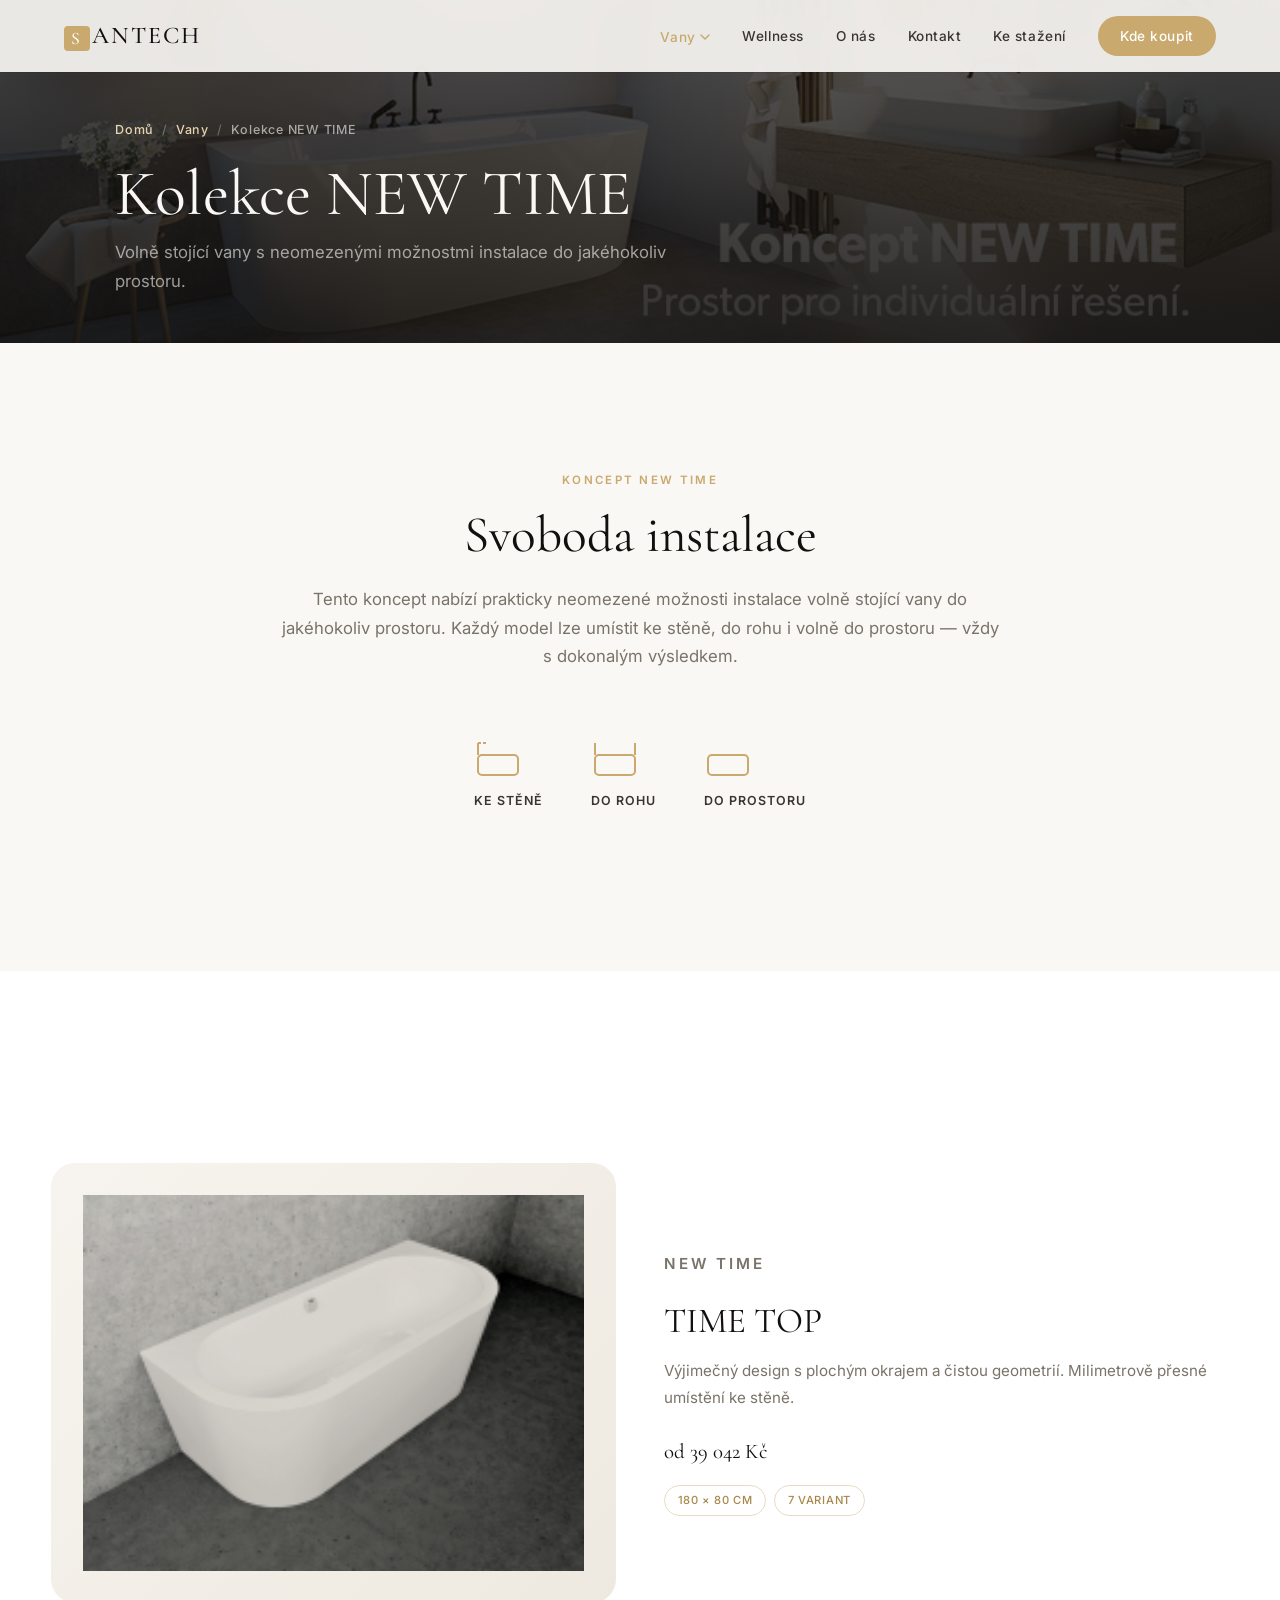
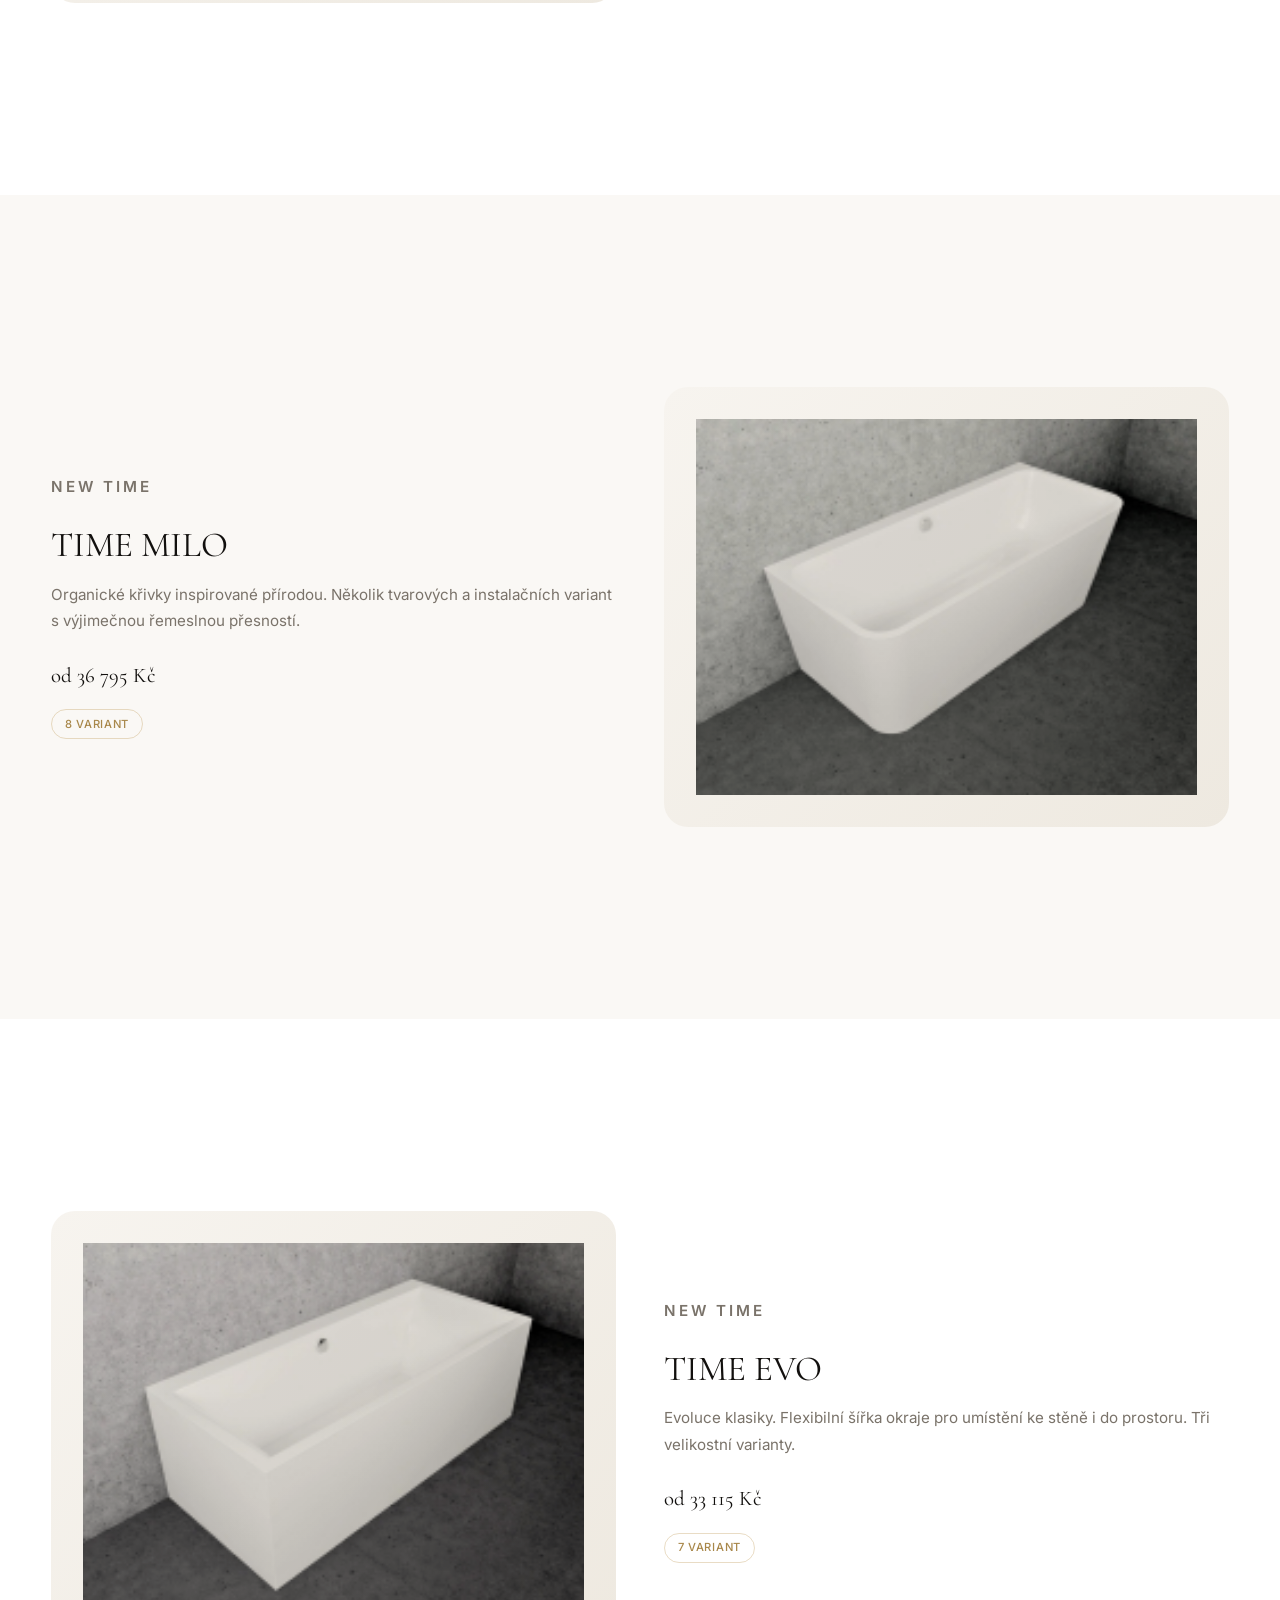
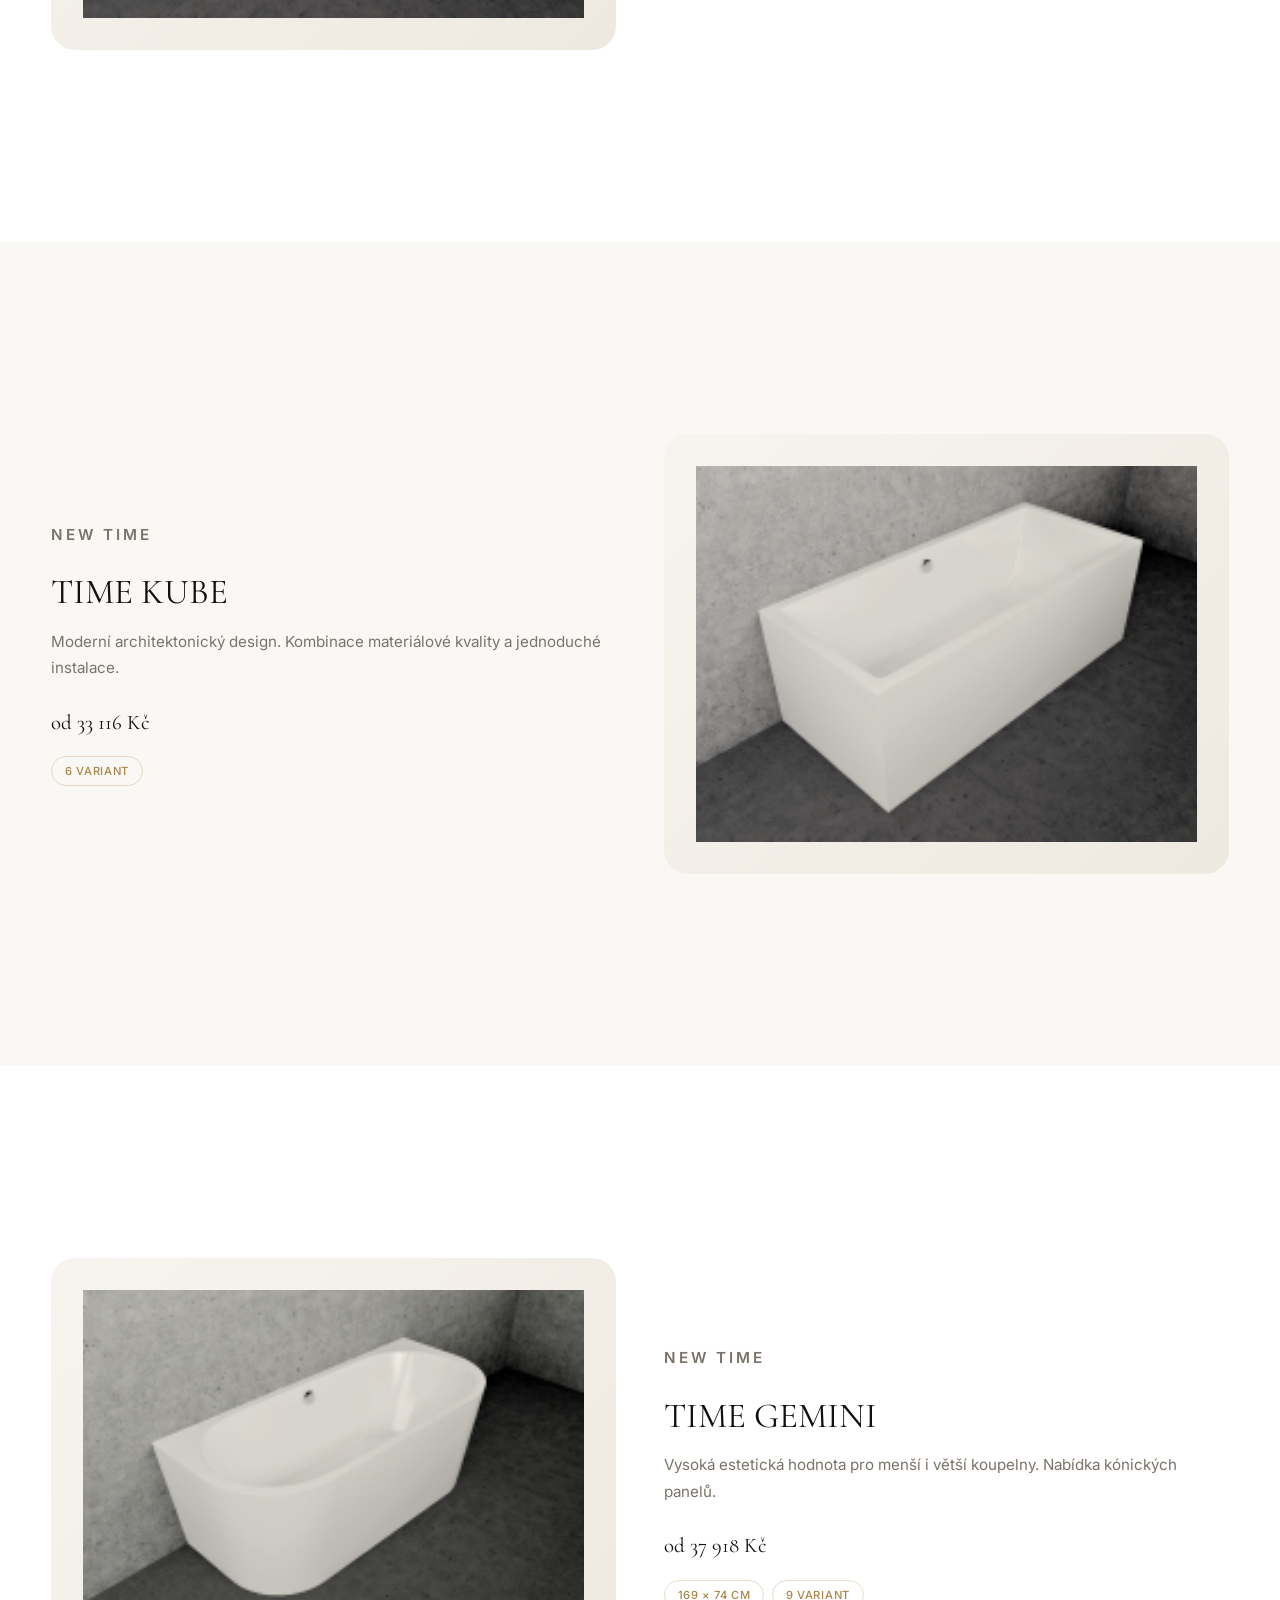
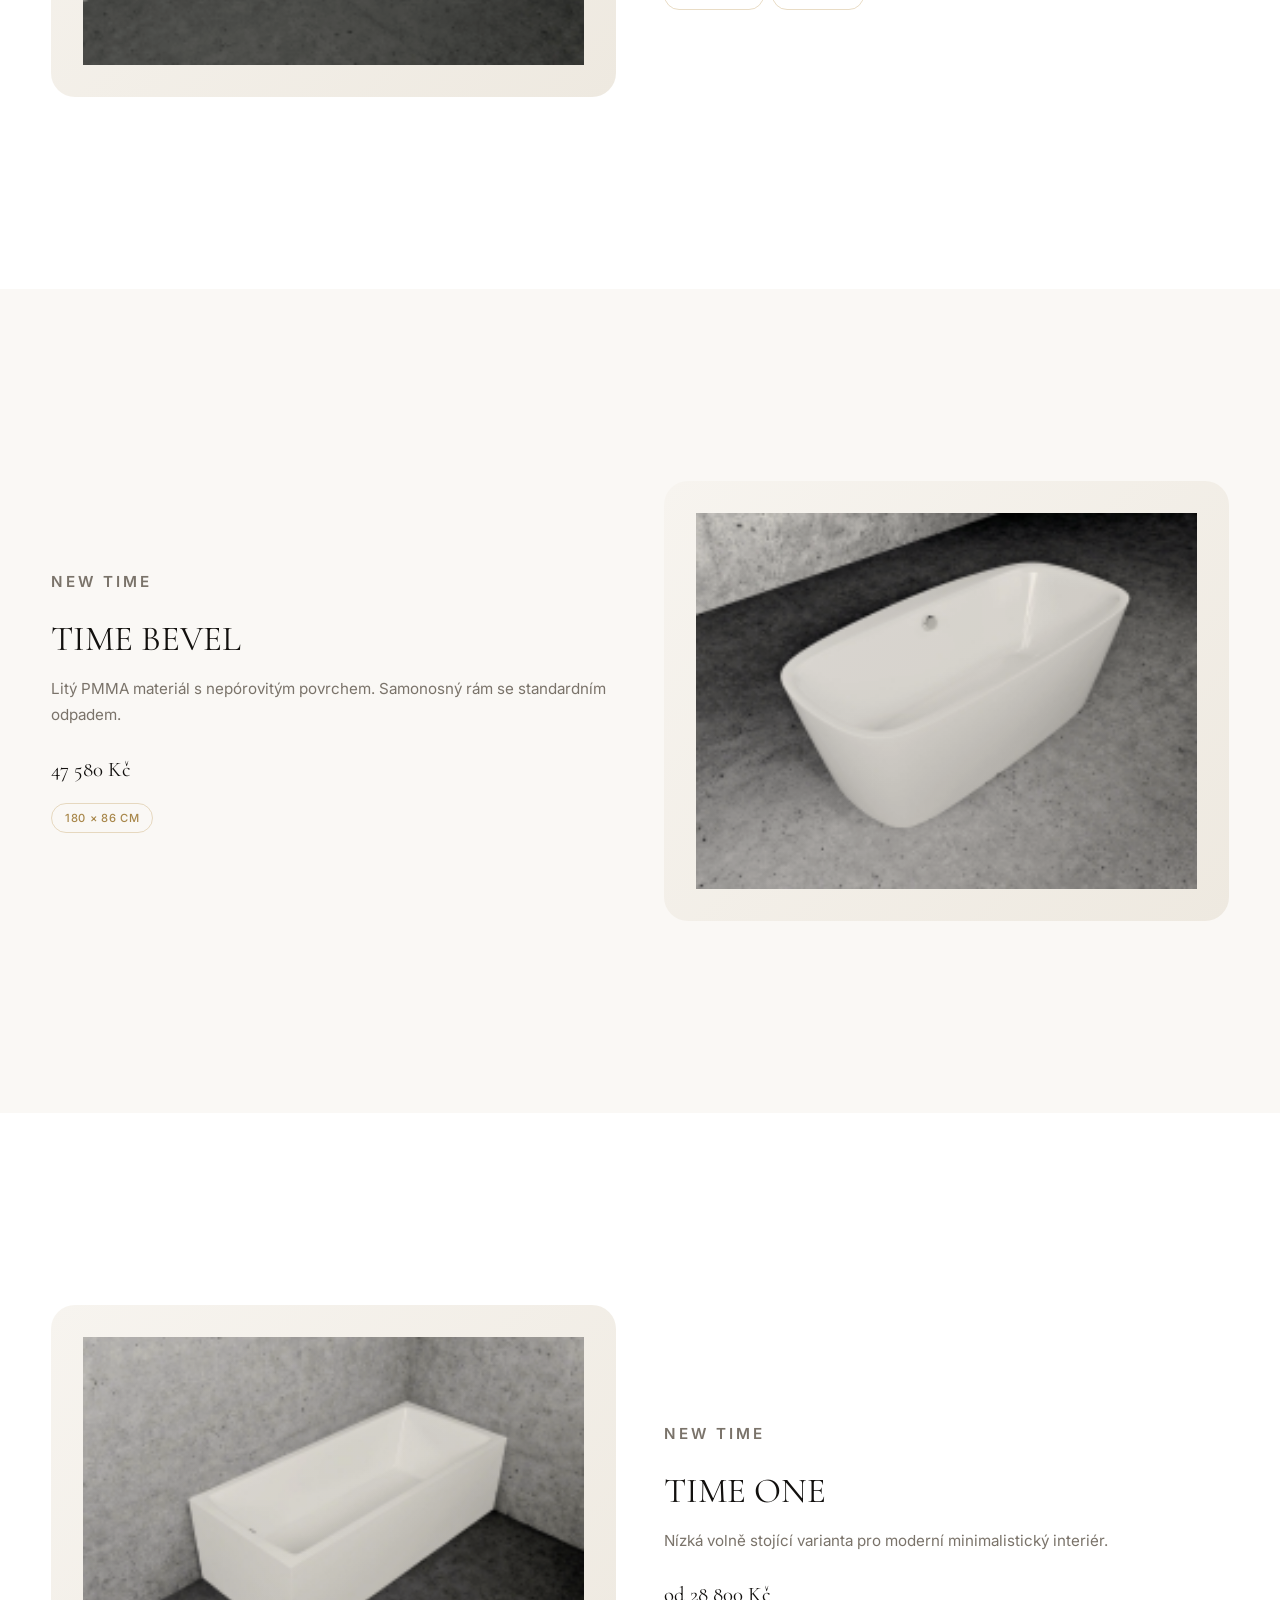
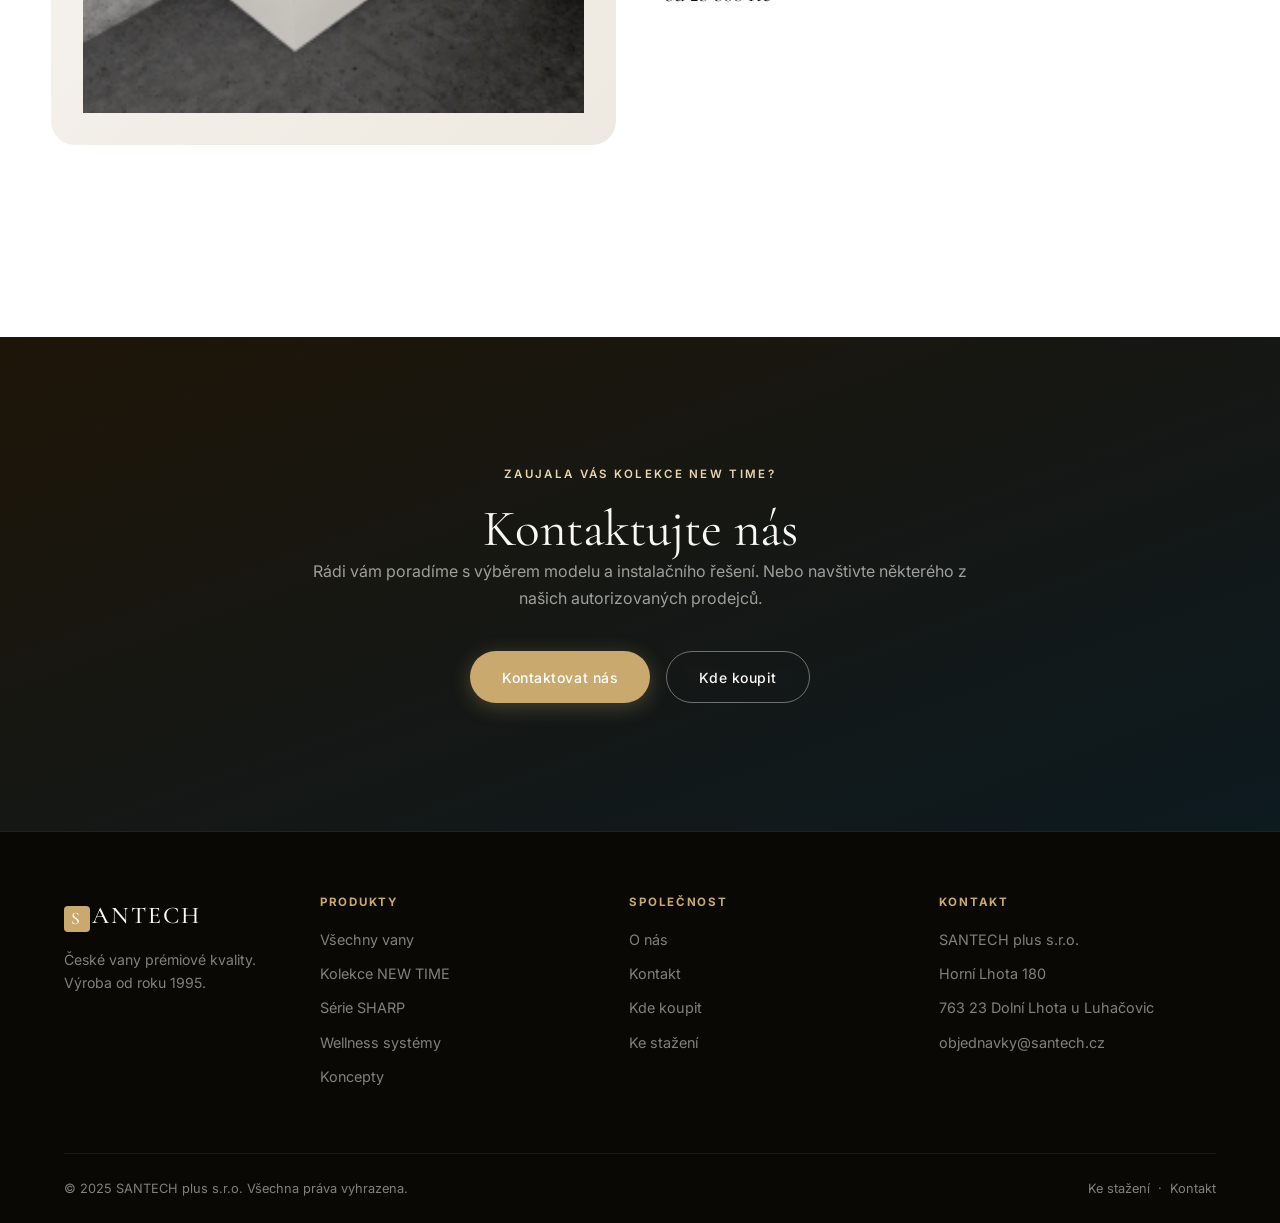
==== kolekce-new-time.html @ 3af9090c "[web] restructure into multi-page site with real content Scraped all subpages of santech.cz into dat" ====
<!DOCTYPE html>
<html lang="cs">
<head>
  <meta charset="UTF-8" />
  <meta name="viewport" content="width=device-width, initial-scale=1.0" />
  <title>Kolekce NEW TIME — Volně stojící vany — SANTECH</title>
  <meta name="description" content="Kolekce NEW TIME od SANTECH — volně stojící akrylátové vany s prakticky neomezenými možnostmi instalace do jakéhokoliv prostoru." />
  <link rel="preconnect" href="https://fonts.googleapis.com" />
  <link rel="preconnect" href="https://fonts.gstatic.com" crossorigin />
  <link href="https://fonts.googleapis.com/css2?family=Cormorant+Garamond:ital,wght@0,300;0,400;0,500;0,600;1,300;1,400&family=Inter:wght@300;400;500;600&display=swap" rel="stylesheet" />
  <link rel="stylesheet" href="style.css" />
</head>
<body data-page="kolekce-new-time">

  <div id="nav-container"></div>

  <section class="page-header" style="background-image: url('data/images/banners/time_concept_banner.jpg')">
    <div class="page-header__overlay"></div>
    <div class="page-header__content">
      <nav class="breadcrumb">
        <a href="index.html" class="breadcrumb__link">Domů</a>
        <span class="breadcrumb__sep">/</span>
        <a href="vany.html" class="breadcrumb__link">Vany</a>
        <span class="breadcrumb__sep">/</span>
        <span class="breadcrumb__current">Kolekce NEW TIME</span>
      </nav>
      <h1 class="page-header__title">Kolekce NEW TIME</h1>
      <p class="page-header__sub">Volně stojící vany s neomezenými možnostmi instalace do jakéhokoliv prostoru.</p>
    </div>
  </section>

  <!-- Intro -->
  <section class="section--cream">
    <div class="container">
      <div class="section-header">
        <p class="eyebrow">Koncept NEW TIME</p>
        <h2>Svoboda instalace</h2>
        <p class="section-sub">Tento koncept nabízí prakticky neomezené možnosti instalace volně stojící vany do jakéhokoliv prostoru. Každý model lze umístit ke stěně, do rohu i volně do prostoru — vždy s dokonalým výsledkem.</p>
      </div>

      <div style="display: flex; justify-content: center; gap: 3rem; flex-wrap: wrap; margin-bottom: 2rem;">
        <div style="text-align: center;">
          <svg width="48" height="48" viewBox="0 0 48 48" fill="none" style="margin-bottom: 0.5rem;">
            <rect x="4" y="20" width="40" height="20" rx="4" stroke="#c9a96e" stroke-width="2" fill="none"/>
            <line x1="4" y1="20" x2="4" y2="8" stroke="#c9a96e" stroke-width="2"/>
            <line x1="4" y1="8" x2="14" y2="8" stroke="#c9a96e" stroke-width="2" stroke-dasharray="3 2"/>
          </svg>
          <p style="font-size: 0.78rem; font-weight: 600; letter-spacing: 0.08em; text-transform: uppercase; color: var(--ink-soft);">Ke stěně</p>
        </div>
        <div style="text-align: center;">
          <svg width="48" height="48" viewBox="0 0 48 48" fill="none" style="margin-bottom: 0.5rem;">
            <rect x="4" y="20" width="40" height="20" rx="4" stroke="#c9a96e" stroke-width="2" fill="none"/>
            <line x1="4" y1="20" x2="4" y2="8" stroke="#c9a96e" stroke-width="2"/>
            <line x1="44" y1="20" x2="44" y2="8" stroke="#c9a96e" stroke-width="2"/>
          </svg>
          <p style="font-size: 0.78rem; font-weight: 600; letter-spacing: 0.08em; text-transform: uppercase; color: var(--ink-soft);">Do rohu</p>
        </div>
        <div style="text-align: center;">
          <svg width="48" height="48" viewBox="0 0 48 48" fill="none" style="margin-bottom: 0.5rem;">
            <rect x="4" y="20" width="40" height="20" rx="4" stroke="#c9a96e" stroke-width="2" fill="none"/>
          </svg>
          <p style="font-size: 0.78rem; font-weight: 600; letter-spacing: 0.08em; text-transform: uppercase; color: var(--ink-soft);">Do prostoru</p>
        </div>
      </div>
    </div>
  </section>

  <!-- TIME TOP -->
  <section class="section--white">
    <div class="container">
      <div class="showcase">
        <div class="showcase__img">
          <img src="data/images/new-time/time_top_d.jpg" alt="TIME TOP" loading="lazy" />
        </div>
        <div class="showcase__body">
          <p class="eyebrow">New Time</p>
          <h3>TIME TOP</h3>
          <p>Výjimečný design s plochým okrajem a čistou geometrií. Milimetrově přesné umístění ke stěně.</p>
          <div class="showcase__price">od 39 042 Kč</div>
          <div class="showcase__tags">
            <span>180 × 80 cm</span>
            <span>7 variant</span>
          </div>
        </div>
      </div>
    </div>
  </section>

  <!-- TIME MILO -->
  <section class="section--cream">
    <div class="container">
      <div class="showcase showcase--reverse">
        <div class="showcase__img">
          <img src="data/images/new-time/time_milo_d.jpg" alt="TIME MILO" loading="lazy" />
        </div>
        <div class="showcase__body">
          <p class="eyebrow">New Time</p>
          <h3>TIME MILO</h3>
          <p>Organické křivky inspirované přírodou. Několik tvarových a instalačních variant s výjimečnou řemeslnou přesností.</p>
          <div class="showcase__price">od 36 795 Kč</div>
          <div class="showcase__tags">
            <span>8 variant</span>
          </div>
        </div>
      </div>
    </div>
  </section>

  <!-- TIME EVO -->
  <section class="section--white">
    <div class="container">
      <div class="showcase">
        <div class="showcase__img">
          <img src="data/images/new-time/time_evo_h.jpg" alt="TIME EVO" loading="lazy" />
        </div>
        <div class="showcase__body">
          <p class="eyebrow">New Time</p>
          <h3>TIME EVO</h3>
          <p>Evoluce klasiky. Flexibilní šířka okraje pro umístění ke stěně i do prostoru. Tři velikostní varianty.</p>
          <div class="showcase__price">od 33 115 Kč</div>
          <div class="showcase__tags">
            <span>7 variant</span>
          </div>
        </div>
      </div>
    </div>
  </section>

  <!-- TIME KUBE -->
  <section class="section--cream">
    <div class="container">
      <div class="showcase showcase--reverse">
        <div class="showcase__img">
          <img src="data/images/new-time/time_kube_h.jpg" alt="TIME KUBE" loading="lazy" />
        </div>
        <div class="showcase__body">
          <p class="eyebrow">New Time</p>
          <h3>TIME KUBE</h3>
          <p>Moderní architektonický design. Kombinace materiálové kvality a jednoduché instalace.</p>
          <div class="showcase__price">od 33 116 Kč</div>
          <div class="showcase__tags">
            <span>6 variant</span>
          </div>
        </div>
      </div>
    </div>
  </section>

  <!-- TIME GEMINI -->
  <section class="section--white">
    <div class="container">
      <div class="showcase">
        <div class="showcase__img">
          <img src="data/images/new-time/time_gemini_d.jpg" alt="TIME GEMINI" loading="lazy" />
        </div>
        <div class="showcase__body">
          <p class="eyebrow">New Time</p>
          <h3>TIME GEMINI</h3>
          <p>Vysoká estetická hodnota pro menší i větší koupelny. Nabídka kónických panelů.</p>
          <div class="showcase__price">od 37 918 Kč</div>
          <div class="showcase__tags">
            <span>169 × 74 cm</span>
            <span>9 variant</span>
          </div>
        </div>
      </div>
    </div>
  </section>

  <!-- TIME BEVEL -->
  <section class="section--cream">
    <div class="container">
      <div class="showcase showcase--reverse">
        <div class="showcase__img">
          <img src="data/images/new-time/time_bevel_e.jpg" alt="TIME BEVEL" loading="lazy" />
        </div>
        <div class="showcase__body">
          <p class="eyebrow">New Time</p>
          <h3>TIME BEVEL</h3>
          <p>Litý PMMA materiál s nepórovitým povrchem. Samonosný rám se standardním odpadem.</p>
          <div class="showcase__price">47 580 Kč</div>
          <div class="showcase__tags">
            <span>180 × 86 cm</span>
          </div>
        </div>
      </div>
    </div>
  </section>

  <!-- TIME ONE -->
  <section class="section--white">
    <div class="container">
      <div class="showcase">
        <div class="showcase__img">
          <img src="data/images/new-time/time_one_hp.jpg" alt="TIME ONE" loading="lazy" />
        </div>
        <div class="showcase__body">
          <p class="eyebrow">New Time</p>
          <h3>TIME ONE</h3>
          <p>Nízká volně stojící varianta pro moderní minimalistický interiér.</p>
          <div class="showcase__price">od 28 800 Kč</div>
        </div>
      </div>
    </div>
  </section>

  <!-- CTA -->
  <section class="section--dark">
    <div class="container" style="text-align:center; max-width:700px;">
      <p class="eyebrow eyebrow--light">Zaujala vás kolekce NEW TIME?</p>
      <h2>Kontaktujte nás</h2>
      <p style="margin-bottom:2.5rem;">Rádi vám poradíme s výběrem modelu a instalačního řešení. Nebo navštivte některého z našich autorizovaných prodejců.</p>
      <div style="display: flex; gap: 1rem; justify-content: center; flex-wrap: wrap;">
        <a href="kontakt.html" class="btn btn--primary">Kontaktovat nás</a>
        <a href="prodejci.html" class="btn btn--ghost">Kde koupit</a>
      </div>
    </div>
  </section>

  <div id="footer-container"></div>

  <script src="components.js"></script>
  <script src="main.js"></script>
</body>
</html>
---- style.css ----
/* ── RESET & BASE ──────────────────────────────────────── */
*, *::before, *::after { box-sizing: border-box; margin: 0; padding: 0; }

:root {
  --ink:        #12100e;
  --ink-soft:   #3a3530;
  --ink-muted:  #7a736a;
  --cream:      #faf8f5;
  --cream-dark: #f0ebe3;
  --gold:       #c9a96e;
  --gold-light: #e8d5b0;
  --gold-dark:  #a8874a;
  --blue:       #5b9ec9;
  --blue-light: #d4eef7;
  --white:      #ffffff;

  --font-serif: 'Cormorant Garamond', Georgia, serif;
  --font-sans:  'Inter', system-ui, sans-serif;

  --nav-h:      72px;
  --r:          12px;
  --r-lg:       24px;
  --trans:      0.35s cubic-bezier(0.25, 0.46, 0.45, 0.94);
}

html { scroll-behavior: smooth; font-size: 16px; }

body {
  font-family: var(--font-sans);
  color: var(--ink);
  background: var(--cream);
  line-height: 1.65;
  overflow-x: hidden;
}

img, svg { display: block; max-width: 100%; }
a { color: inherit; text-decoration: none; }
button { cursor: pointer; border: none; background: none; font: inherit; }

.container {
  width: min(1200px, 100% - 2 * clamp(1rem, 4vw, 4rem));
  margin-inline: auto;
}

/* ── TYPOGRAPHY ─────────────────────────────────────────── */
h1, h2, h3, h4 { font-family: var(--font-serif); font-weight: 400; line-height: 1.15; }
h1 { font-size: clamp(2.8rem, 6vw, 5.5rem); }
h2 { font-size: clamp(2.2rem, 4vw, 3.8rem); }
h3 { font-size: clamp(1.3rem, 2.5vw, 1.8rem); }
em { font-style: italic; color: var(--gold-dark); }

.eyebrow {
  font-family: var(--font-sans);
  font-size: 0.72rem;
  font-weight: 600;
  letter-spacing: 0.2em;
  text-transform: uppercase;
  color: var(--gold);
  margin-bottom: 1rem;
}
.eyebrow--light { color: var(--gold-light); }

.section-header {
  text-align: center;
  max-width: 720px;
  margin-inline: auto;
  margin-bottom: 4rem;
}
.section-sub {
  margin-top: 1.25rem;
  color: var(--ink-muted);
  font-size: 1.05rem;
  line-height: 1.7;
}

/* ── BUTTONS ─────────────────────────────────────────────── */
.btn {
  display: inline-flex;
  align-items: center;
  gap: 0.5rem;
  padding: 0.85rem 2rem;
  border-radius: 100px;
  font-size: 0.875rem;
  font-weight: 500;
  letter-spacing: 0.04em;
  transition: var(--trans);
}
.btn--primary {
  background: var(--gold);
  color: var(--white);
  box-shadow: 0 4px 20px color-mix(in srgb, var(--gold) 30%, transparent);
}
.btn--primary:hover {
  background: var(--gold-dark);
  transform: translateY(-2px);
  box-shadow: 0 8px 28px color-mix(in srgb, var(--gold) 40%, transparent);
}
.btn--ghost {
  border: 1.5px solid color-mix(in srgb, var(--cream) 40%, transparent);
  color: var(--cream);
  backdrop-filter: blur(8px);
}
.btn--ghost:hover {
  background: color-mix(in srgb, var(--cream) 15%, transparent);
  transform: translateY(-2px);
}
.btn--full { width: 100%; justify-content: center; }

/* ── ANIMATIONS ─────────────────────────────────────────── */
.fade-up {
  opacity: 0;
  transform: translateY(32px);
  animation: fadeUp 0.8s var(--trans) forwards;
}
.delay-1 { animation-delay: 0.15s; }
.delay-2 { animation-delay: 0.30s; }
.delay-3 { animation-delay: 0.45s; }
.delay-4 { animation-delay: 0.60s; }
.delay-5 { animation-delay: 0.75s; }

@keyframes fadeUp {
  to { opacity: 1; transform: translateY(0); }
}

.reveal {
  opacity: 0;
  transform: translateY(40px);
  transition: opacity 0.7s ease, transform 0.7s ease;
}
.reveal.visible {
  opacity: 1;
  transform: translateY(0);
}
.reveal.delay-1.visible { transition-delay: 0.1s; }
.reveal.delay-2.visible { transition-delay: 0.2s; }
.reveal.delay-3.visible { transition-delay: 0.3s; }
.reveal.delay-4.visible { transition-delay: 0.4s; }
.reveal.delay-5.visible { transition-delay: 0.5s; }

/* ── NAV ─────────────────────────────────────────────────── */
.nav {
  position: fixed;
  top: 0; left: 0; right: 0;
  z-index: 100;
  height: var(--nav-h);
  display: flex;
  align-items: center;
  justify-content: space-between;
  padding-inline: clamp(1.5rem, 5vw, 4rem);
  transition: background 0.4s ease, box-shadow 0.4s ease;
}
.nav.scrolled {
  background: color-mix(in srgb, var(--cream) 92%, transparent);
  backdrop-filter: blur(20px);
  box-shadow: 0 1px 0 color-mix(in srgb, var(--ink) 8%, transparent);
}

.nav__logo {
  font-family: var(--font-serif);
  font-size: 1.5rem;
  font-weight: 500;
  color: var(--cream);
  letter-spacing: 0.08em;
  transition: color var(--trans);
}
.nav.scrolled .nav__logo { color: var(--ink); }

.nav__logo-mark {
  display: inline-block;
  width: 1.6rem; height: 1.6rem;
  background: var(--gold);
  color: white;
  border-radius: 4px;
  text-align: center;
  line-height: 1.6rem;
  font-size: 1.1rem;
  margin-right: 0.15rem;
  vertical-align: middle;
}

.nav__links {
  display: flex;
  align-items: center;
  gap: 2rem;
}
.nav__links a {
  font-size: 0.85rem;
  font-weight: 500;
  letter-spacing: 0.04em;
  color: color-mix(in srgb, var(--cream) 85%, transparent);
  transition: color var(--trans);
}
.nav.scrolled .nav__links a { color: var(--ink-soft); }
.nav__links a:hover { color: var(--gold) !important; }

.nav__cta {
  padding: 0.55rem 1.4rem;
  background: var(--gold);
  color: var(--white) !important;
  border-radius: 100px;
  font-weight: 500;
}
.nav__cta:hover { background: var(--gold-dark); }

/* Nav dropdown */
.nav__dropdown { position: relative; }
.nav__dropdown .nav__link { display: inline-flex; align-items: center; gap: 0.3rem; }
.nav__dropdown .nav__link svg { transition: transform var(--trans); }
.nav__dropdown:hover .nav__link svg { transform: rotate(180deg); }
.nav__dropdown-menu {
  position: absolute;
  top: 100%;
  left: -1rem;
  padding: 0.75rem 0;
  min-width: 200px;
  background: var(--white);
  border-radius: var(--r);
  box-shadow: 0 8px 32px rgba(0,0,0,0.12);
  opacity: 0;
  visibility: hidden;
  transform: translateY(8px);
  transition: opacity 0.25s ease, transform 0.25s ease, visibility 0.25s ease;
  z-index: 110;
}
.nav__dropdown:hover .nav__dropdown-menu {
  opacity: 1;
  visibility: visible;
  transform: translateY(0);
}
.nav__dropdown-menu a {
  display: block;
  padding: 0.6rem 1.5rem;
  font-size: 0.85rem;
  font-weight: 400;
  color: var(--ink-soft) !important;
  transition: background var(--trans), color var(--trans);
}
.nav__dropdown-menu a:hover { background: var(--cream); color: var(--gold-dark) !important; }
.nav__dropdown-menu a.active { color: var(--gold) !important; font-weight: 600; }

.nav__link--active { color: var(--gold) !important; }

.nav__hamburger {
  display: none;
  flex-direction: column;
  gap: 5px;
  padding: 4px;
}
.nav__hamburger span {
  display: block;
  width: 24px;
  height: 2px;
  background: var(--cream);
  border-radius: 2px;
  transition: var(--trans);
}
.nav.scrolled .nav__hamburger span { background: var(--ink); }

.mobile-menu {
  display: none;
  position: fixed;
  inset: var(--nav-h) 0 0 0;
  background: var(--cream);
  z-index: 99;
  flex-direction: column;
  align-items: center;
  justify-content: center;
  gap: 2rem;
  opacity: 0;
  pointer-events: none;
  transition: opacity 0.3s ease;
}
.mobile-menu.open {
  opacity: 1;
  pointer-events: all;
}
.mobile-link {
  font-family: var(--font-serif);
  font-size: 2rem;
  color: var(--ink);
  transition: color var(--trans);
}
.mobile-link:hover { color: var(--gold); }
.mobile-link--parent {
  display: flex;
  align-items: center;
  gap: 0.4rem;
  font-family: var(--font-serif);
  font-size: 2rem;
  color: var(--ink);
  background: none;
  border: none;
  cursor: pointer;
}
.mobile-link--parent svg { transition: transform var(--trans); }
.mobile-link--parent.open svg { transform: rotate(180deg); }
.mobile-dropdown__items {
  display: none;
  flex-direction: column;
  gap: 0.6rem;
  padding: 0.5rem 0 0.5rem 1rem;
}
.mobile-dropdown__items.open { display: flex; }
.mobile-sublink {
  font-size: 1.1rem;
  color: var(--ink-muted);
  transition: color var(--trans);
}
.mobile-sublink:hover { color: var(--gold); }
.mobile-link--cta {
  font-family: var(--font-sans);
  font-size: 1rem;
  padding: 0.75rem 2rem;
  background: var(--gold);
  color: var(--white) !important;
  border-radius: 100px;
  font-weight: 500;
  margin-top: 1rem;
}

/* ── PAGE HEADER ─────────────────────────────────────────── */
.page-header {
  position: relative;
  min-height: 280px;
  display: flex;
  align-items: flex-end;
  padding: calc(var(--nav-h) + 3rem) clamp(1.5rem, 5vw, 5rem) 3rem;
  background: linear-gradient(135deg, #1a1208 0%, #0f1a24 50%, #0d1e12 100%);
  background-size: cover;
  background-position: center;
  overflow: hidden;
}
.page-header__overlay {
  position: absolute;
  inset: 0;
  background: linear-gradient(180deg, rgba(18,16,14,0.7) 0%, rgba(18,16,14,0.85) 100%);
}
.page-header__content {
  position: relative;
  z-index: 1;
  width: min(1200px, 100% - 2 * clamp(1rem, 4vw, 4rem));
  margin-inline: auto;
}
.page-header__title {
  font-size: clamp(2.4rem, 5vw, 4rem);
  color: var(--cream);
  margin-bottom: 0.5rem;
}
.page-header__sub {
  color: color-mix(in srgb, var(--cream) 60%, transparent);
  font-size: 1.05rem;
  max-width: 600px;
  line-height: 1.7;
}

/* Breadcrumb */
.breadcrumb {
  display: flex;
  align-items: center;
  gap: 0.5rem;
  margin-bottom: 1rem;
  font-size: 0.78rem;
  font-weight: 500;
  letter-spacing: 0.06em;
}
.breadcrumb__link { color: var(--gold-light); transition: color var(--trans); }
.breadcrumb__link:hover { color: var(--gold); }
.breadcrumb__sep { color: color-mix(in srgb, var(--cream) 30%, transparent); }
.breadcrumb__current { color: color-mix(in srgb, var(--cream) 60%, transparent); }

/* ── PRODUCT CARDS (pcard) ───────────────────────────────── */
.pcard {
  background: var(--white);
  border-radius: var(--r-lg);
  overflow: hidden;
  box-shadow: 0 2px 16px rgba(0,0,0,0.06);
  transition: var(--trans);
}
.pcard:hover {
  transform: translateY(-4px);
  box-shadow: 0 12px 40px rgba(0,0,0,0.1);
}
.pcard__visual {
  position: relative;
  padding: 1.5rem;
  background: linear-gradient(135deg, #f7f4ef, #eee9e0);
  display: flex;
  align-items: center;
  justify-content: center;
  aspect-ratio: 4/3;
  overflow: hidden;
}
.pcard__visual img {
  width: 100%;
  height: 100%;
  object-fit: contain;
  mix-blend-mode: multiply;
}
.pcard__badge {
  position: absolute;
  top: 0.75rem; right: 0.75rem;
  padding: 0.25rem 0.7rem;
  border-radius: 100px;
  font-size: 0.65rem;
  font-weight: 700;
  letter-spacing: 0.08em;
  text-transform: uppercase;
  background: var(--gold);
  color: white;
}
.pcard__body { padding: 1.25rem 1.5rem 1.5rem; }
.pcard__cat {
  font-size: 0.65rem;
  font-weight: 600;
  letter-spacing: 0.14em;
  text-transform: uppercase;
  color: var(--gold);
  display: block;
  margin-bottom: 0.35rem;
}
.pcard__name {
  font-family: var(--font-serif);
  font-size: 1.25rem;
  font-weight: 400;
  margin-bottom: 0.5rem;
  line-height: 1.2;
}
.pcard__meta {
  display: flex;
  align-items: center;
  gap: 1rem;
  flex-wrap: wrap;
}
.pcard__dims {
  font-size: 0.82rem;
  color: var(--ink-muted);
}
.pcard__price {
  font-family: var(--font-serif);
  font-size: 1.05rem;
  font-weight: 500;
  color: var(--ink);
}

/* Product grid */
.pgrid {
  display: grid;
  grid-template-columns: repeat(auto-fill, minmax(280px, 1fr));
  gap: 1.5rem;
}

/* Filter bar */
.filter-bar {
  position: sticky;
  top: var(--nav-h);
  z-index: 50;
  background: color-mix(in srgb, var(--cream) 95%, transparent);
  backdrop-filter: blur(16px);
  border-bottom: 1px solid color-mix(in srgb, var(--ink) 8%, transparent);
  padding: 1rem 0;
  margin-bottom: 2rem;
}
.filter-bar__inner {
  width: min(1200px, 100% - 2 * clamp(1rem, 4vw, 4rem));
  margin-inline: auto;
  display: flex;
  align-items: center;
  gap: 0.5rem;
  flex-wrap: wrap;
}
.filter-pill {
  padding: 0.5rem 1.2rem;
  border-radius: 100px;
  font-size: 0.78rem;
  font-weight: 500;
  letter-spacing: 0.04em;
  border: 1.5px solid color-mix(in srgb, var(--ink) 12%, transparent);
  background: transparent;
  color: var(--ink-soft);
  cursor: pointer;
  transition: var(--trans);
}
.filter-pill:hover { border-color: var(--gold); color: var(--gold-dark); }
.filter-pill.active {
  background: var(--gold);
  color: var(--white);
  border-color: var(--gold);
}

/* ── COLLECTION SHOWCASE ─────────────────────────────────── */
.showcase {
  display: grid;
  grid-template-columns: 1fr 1fr;
  gap: 3rem;
  align-items: center;
  padding: 4rem 0;
  border-bottom: 1px solid color-mix(in srgb, var(--ink) 8%, transparent);
}
.showcase:last-child { border-bottom: none; }
.showcase--reverse { direction: rtl; }
.showcase--reverse > * { direction: ltr; }
.showcase__img {
  border-radius: var(--r-lg);
  overflow: hidden;
  background: linear-gradient(135deg, #f7f4ef, #eee9e0);
  padding: 2rem;
}
.showcase__img img {
  width: 100%;
  object-fit: contain;
  mix-blend-mode: multiply;
}
.showcase__body h3 {
  font-size: clamp(1.6rem, 3vw, 2.2rem);
  margin-bottom: 1rem;
}
.showcase__body p {
  color: var(--ink-muted);
  font-size: 0.95rem;
  line-height: 1.75;
  margin-bottom: 1.5rem;
}
.showcase__price {
  font-family: var(--font-serif);
  font-size: 1.3rem;
  color: var(--ink);
  margin-bottom: 1rem;
}
.showcase__tags {
  display: flex;
  flex-wrap: wrap;
  gap: 0.5rem;
}
.showcase__tags span {
  padding: 0.3rem 0.8rem;
  border: 1px solid color-mix(in srgb, var(--gold) 40%, transparent);
  border-radius: 100px;
  font-size: 0.7rem;
  font-weight: 500;
  letter-spacing: 0.06em;
  text-transform: uppercase;
  color: var(--gold-dark);
}

/* ── DOWNLOAD LIST ───────────────────────────────────────── */
.dl-section { margin-bottom: 3rem; }
.dl-section h3 {
  font-size: 1.4rem;
  margin-bottom: 1.5rem;
  padding-bottom: 0.75rem;
  border-bottom: 2px solid var(--gold-light);
}
.dl-list { display: flex; flex-direction: column; gap: 0.75rem; }
.dl-item {
  display: flex;
  align-items: center;
  gap: 1rem;
  padding: 1rem 1.25rem;
  background: var(--white);
  border-radius: var(--r);
  border: 1px solid transparent;
  transition: var(--trans);
}
.dl-item:hover {
  border-color: var(--gold-light);
  box-shadow: 0 4px 16px rgba(0,0,0,0.06);
}
.dl-item__icon {
  width: 40px; height: 40px;
  display: flex;
  align-items: center;
  justify-content: center;
  background: linear-gradient(135deg, var(--gold-light), var(--cream));
  border-radius: var(--r);
  color: var(--gold-dark);
  flex-shrink: 0;
  font-size: 0.7rem;
  font-weight: 700;
  letter-spacing: 0.05em;
}
.dl-item__name { flex: 1; font-size: 0.92rem; }
.dl-item__format {
  padding: 0.2rem 0.6rem;
  border-radius: 4px;
  font-size: 0.68rem;
  font-weight: 600;
  letter-spacing: 0.06em;
  text-transform: uppercase;
  background: var(--cream-dark);
  color: var(--ink-muted);
}

/* ── DEALER REGIONS ──────────────────────────────────────── */
.regions-grid {
  display: grid;
  grid-template-columns: repeat(auto-fill, minmax(220px, 1fr));
  gap: 1rem;
}
.region-card {
  padding: 1.25rem 1.5rem;
  background: var(--white);
  border-radius: var(--r);
  border: 1.5px solid transparent;
  font-size: 0.95rem;
  font-weight: 500;
  cursor: pointer;
  transition: var(--trans);
  display: flex;
  align-items: center;
  gap: 0.75rem;
}
.region-card:hover {
  border-color: var(--gold);
  transform: translateY(-2px);
  box-shadow: 0 6px 20px rgba(0,0,0,0.08);
}
.region-card__dot {
  width: 8px; height: 8px;
  border-radius: 50%;
  background: var(--gold);
  flex-shrink: 0;
}

/* ── TEAM CARDS ──────────────────────────────────────────── */
.team-grid {
  display: grid;
  grid-template-columns: repeat(auto-fill, minmax(280px, 1fr));
  gap: 1.5rem;
}
.team-card {
  background: var(--white);
  border-radius: var(--r);
  padding: 2rem;
  border: 1px solid transparent;
  transition: var(--trans);
}
.team-card:hover {
  border-color: var(--gold-light);
  box-shadow: 0 8px 24px rgba(0,0,0,0.06);
}
.team-card__name {
  font-family: var(--font-serif);
  font-size: 1.2rem;
  margin-bottom: 0.25rem;
}
.team-card__role {
  font-size: 0.78rem;
  color: var(--gold);
  font-weight: 600;
  letter-spacing: 0.06em;
  text-transform: uppercase;
  margin-bottom: 1rem;
}
.team-card__contact {
  display: flex;
  flex-direction: column;
  gap: 0.3rem;
  font-size: 0.88rem;
  color: var(--ink-muted);
}
.team-card__contact a { color: var(--ink-soft); transition: color var(--trans); }
.team-card__contact a:hover { color: var(--gold); }

/* ── FEATURE SECTION ─────────────────────────────────────── */
.feature-split {
  display: grid;
  grid-template-columns: 1fr 1fr;
  gap: 4rem;
  align-items: center;
  padding: clamp(4rem, 8vw, 8rem) 0;
}
.feature-split--reverse { direction: rtl; }
.feature-split--reverse > * { direction: ltr; }
.feature-split__img {
  border-radius: var(--r-lg);
  overflow: hidden;
}
.feature-split__img img {
  width: 100%;
  height: 100%;
  object-fit: cover;
}
.feature-split__body h2 { margin-bottom: 1.5rem; }
.feature-split__body p {
  color: var(--ink-muted);
  font-size: 0.97rem;
  line-height: 1.75;
  margin-bottom: 1.5rem;
}

/* ── DARK SECTION ────────────────────────────────────────── */
.section--dark {
  background: linear-gradient(160deg, #1e1508 0%, #0d1a20 100%);
  color: var(--cream);
  padding: clamp(5rem, 10vw, 9rem) 0;
}
.section--dark h2 { color: var(--cream); }
.section--dark p { color: color-mix(in srgb, var(--cream) 60%, transparent); }
.section--dark .eyebrow { color: var(--gold-light); }

/* ── CONTENT SECTIONS ────────────────────────────────────── */
.section--cream {
  background: var(--cream);
  padding: clamp(5rem, 10vw, 9rem) 0;
}
.section--white {
  background: var(--white);
  padding: clamp(5rem, 10vw, 9rem) 0;
}
.section--cream-dark {
  background: var(--cream-dark);
  padding: clamp(5rem, 10vw, 9rem) 0;
}

/* ── FOOTER TEXT (for non-link items) ────────────────────── */
.footer__text {
  font-size: 0.9rem;
  display: block;
}
.footer__bottom-links {
  display: flex;
  gap: 0.5rem;
  align-items: center;
}
.footer__bottom-links a {
  transition: color var(--trans);
}
.footer__bottom-links a:hover { color: var(--cream); }

/* ── RESPONSIVE ADDITIONS ────────────────────────────────── */
@media (max-width: 1024px) {
  .showcase { grid-template-columns: 1fr; gap: 2rem; }
  .showcase--reverse { direction: ltr; }
  .feature-split { grid-template-columns: 1fr; gap: 2rem; }
  .feature-split--reverse { direction: ltr; }
  .page-header { min-height: 220px; }
}

@media (max-width: 768px) {
  .pgrid { grid-template-columns: 1fr 1fr; }
  .regions-grid { grid-template-columns: 1fr; }
  .team-grid { grid-template-columns: 1fr; }
}

@media (max-width: 520px) {
  .pgrid { grid-template-columns: 1fr; }
  .filter-bar__inner { gap: 0.4rem; }
  .filter-pill { padding: 0.4rem 0.9rem; font-size: 0.72rem; }
}

/* ── HERO ────────────────────────────────────────────────── */
.hero {
  position: relative;
  min-height: 100svh;
  display: grid;
  grid-template-columns: 1fr 1fr;
  align-items: center;
  gap: 2rem;
  padding: calc(var(--nav-h) + 4rem) clamp(1.5rem, 5vw, 5rem) 5rem;
  background: linear-gradient(135deg, #1a1208 0%, #0f1a24 50%, #0d1e12 100%);
  overflow: hidden;
}

.hero__bg {
  position: absolute;
  inset: 0;
  pointer-events: none;
}

.hero__blob {
  position: absolute;
  border-radius: 50%;
  filter: blur(80px);
  opacity: 0.18;
}
.hero__blob--1 {
  width: 700px; height: 700px;
  background: radial-gradient(circle, #c9a96e, transparent 70%);
  top: -200px; left: -200px;
  animation: blobFloat 12s ease-in-out infinite;
}
.hero__blob--2 {
  width: 500px; height: 500px;
  background: radial-gradient(circle, #5b9ec9, transparent 70%);
  bottom: -100px; right: 0;
  animation: blobFloat 15s ease-in-out infinite reverse;
}
.hero__blob--3 {
  width: 400px; height: 400px;
  background: radial-gradient(circle, #a8d4a8, transparent 70%);
  top: 50%; left: 55%;
  animation: blobFloat 18s ease-in-out infinite 3s;
}
@keyframes blobFloat {
  0%, 100% { transform: translate(0, 0) scale(1); }
  33% { transform: translate(30px, -20px) scale(1.05); }
  66% { transform: translate(-20px, 20px) scale(0.95); }
}

.hero__grid {
  position: absolute;
  inset: 0;
  background-image:
    linear-gradient(color-mix(in srgb, white 4%, transparent) 1px, transparent 1px),
    linear-gradient(90deg, color-mix(in srgb, white 4%, transparent) 1px, transparent 1px);
  background-size: 60px 60px;
}

.hero__content {
  position: relative;
  z-index: 1;
  max-width: 600px;
}
.hero__eyebrow {
  font-size: 0.72rem;
  font-weight: 600;
  letter-spacing: 0.2em;
  text-transform: uppercase;
  color: var(--gold);
  margin-bottom: 1.25rem;
}
.hero__headline {
  color: var(--cream);
  margin-bottom: 1.5rem;
}
.hero__headline em {
  color: var(--gold-light);
}
.hero__sub {
  color: color-mix(in srgb, var(--cream) 65%, transparent);
  font-size: 1.05rem;
  line-height: 1.75;
  margin-bottom: 2.5rem;
  max-width: 480px;
}
.hero__actions { display: flex; gap: 1rem; flex-wrap: wrap; }

.hero__visual {
  position: relative;
  z-index: 1;
  display: flex;
  flex-direction: column;
  align-items: center;
}

.hero__image-wrapper {
  width: 100%;
  max-width: 580px;
  border-radius: var(--r-lg);
  overflow: hidden;
  box-shadow: 0 20px 60px rgba(0,0,0,0.4);
}
.hero__image {
  width: 100%;
  height: auto;
  display: block;
}

.bath-stats {
  display: flex;
  gap: 2.5rem;
  margin-top: 2rem;
  justify-content: center;
  padding: 1.5rem 2rem;
  background: color-mix(in srgb, white 5%, transparent);
  border: 1px solid color-mix(in srgb, var(--gold) 20%, transparent);
  border-radius: var(--r-lg);
  backdrop-filter: blur(12px);
}
.bath-stat {
  text-align: center;
  display: flex;
  flex-direction: column;
  gap: 0.15rem;
}
.bath-stat__num {
  font-family: var(--font-serif);
  font-size: 2.2rem;
  color: var(--gold-light);
  line-height: 1;
}
.bath-stat__num sup { font-size: 1rem; }
.bath-stat__label {
  font-size: 0.72rem;
  font-weight: 500;
  letter-spacing: 0.08em;
  text-transform: uppercase;
  color: color-mix(in srgb, var(--cream) 50%, transparent);
}

.hero__scroll {
  position: absolute;
  bottom: 2.5rem;
  left: 50%;
  transform: translateX(-50%);
  display: flex;
  flex-direction: column;
  align-items: center;
  gap: 0.75rem;
  color: color-mix(in srgb, var(--cream) 40%, transparent);
  font-size: 0.7rem;
  letter-spacing: 0.15em;
  text-transform: uppercase;
}
.scroll-line {
  width: 1px;
  height: 48px;
  background: linear-gradient(to bottom, var(--gold), transparent);
  animation: scrollPulse 2s ease-in-out infinite;
}
@keyframes scrollPulse {
  0%, 100% { opacity: 0.4; }
  50% { opacity: 1; }
}

/* ── MARQUEE ─────────────────────────────────────────────── */
.marquee-band {
  background: var(--ink);
  padding: 1rem 0;
  overflow: hidden;
  white-space: nowrap;
  border-top: 1px solid color-mix(in srgb, var(--gold) 20%, transparent);
  border-bottom: 1px solid color-mix(in srgb, var(--gold) 20%, transparent);
}
.marquee-track {
  display: inline-flex;
  gap: 1.5rem;
  animation: marquee 28s linear infinite;
  font-size: 0.78rem;
  font-weight: 500;
  letter-spacing: 0.12em;
  text-transform: uppercase;
  color: color-mix(in srgb, var(--cream) 60%, transparent);
}
.marquee-track .dot { color: var(--gold); }
@keyframes marquee {
  from { transform: translateX(0); }
  to { transform: translateX(-50%); }
}

/* ── PRODUCTS ─────────────────────────────────────────────── */
.products {
  padding: clamp(5rem, 10vw, 9rem) 0;
  background: var(--cream);
}

.products__grid {
  display: grid;
  grid-template-columns: repeat(auto-fit, minmax(260px, 1fr));
  gap: 1.75rem;
}

.product-card {
  background: var(--white);
  border-radius: var(--r-lg);
  overflow: hidden;
  box-shadow: 0 2px 20px rgba(0,0,0,0.06);
  transition: var(--trans);
}
.product-card:hover {
  transform: translateY(-6px);
  box-shadow: 0 16px 48px rgba(0,0,0,0.12);
}

.product-card__visual {
  position: relative;
  padding: 2rem;
  display: flex;
  align-items: center;
  justify-content: center;
  min-height: 200px;
}
.product-card__visual--rect    { background: linear-gradient(135deg, #f7f4ef, #e8e2d8); }
.product-card__visual--corner  { background: linear-gradient(135deg, #eef4f7, #d8e8f0); }
.product-card__visual--freestand { background: linear-gradient(135deg, #f0eef7, #e0d8f0); }
.product-card__visual--massage { background: linear-gradient(135deg, #eef7f4, #d0eae4); }

.product-svg { width: 100%; max-height: 160px; }
.product-card__visual img {
  width: 100%;
  height: 100%;
  object-fit: contain;
  mix-blend-mode: multiply;
  max-height: 180px;
}
.product-card { text-decoration: none; color: inherit; display: block; }

.product-card__badge {
  position: absolute;
  top: 1rem; right: 1rem;
  padding: 0.3rem 0.8rem;
  border-radius: 100px;
  font-size: 0.7rem;
  font-weight: 600;
  letter-spacing: 0.06em;
  text-transform: uppercase;
  background: var(--gold);
  color: white;
}
.product-card__badge--gold { background: var(--gold-dark); }
.product-card__badge--blue { background: var(--blue); }

.product-card__body {
  padding: 1.75rem;
}
.product-card__cat {
  font-size: 0.68rem;
  font-weight: 600;
  letter-spacing: 0.14em;
  text-transform: uppercase;
  color: var(--gold);
  display: block;
  margin-bottom: 0.5rem;
}
.product-card__body h3 { margin-bottom: 0.65rem; }
.product-card__body p {
  font-size: 0.9rem;
  color: var(--ink-muted);
  line-height: 1.65;
  margin-bottom: 1.25rem;
}
.product-card__link {
  font-size: 0.82rem;
  font-weight: 600;
  color: var(--gold-dark);
  letter-spacing: 0.04em;
  transition: gap var(--trans);
  display: inline-flex;
  align-items: center;
  gap: 0.25rem;
}
.product-card__link:hover { gap: 0.6rem; }

/* ── COLLECTIONS ─────────────────────────────────────────── */
.collections {
  display: grid;
  grid-template-columns: 1fr 1fr;
  min-height: 100vh;
  background: var(--ink);
}

.collections__left {
  position: relative;
  background: linear-gradient(160deg, #1e1508 0%, #0d1a20 100%);
  padding: clamp(4rem, 8vw, 8rem) clamp(2rem, 5vw, 5rem);
  display: flex;
  align-items: flex-start;
}

.collections__sticky {
  position: sticky;
  top: calc(var(--nav-h) + 3rem);
}

.collections__left h2 {
  color: var(--cream);
  margin-bottom: 1.5rem;
}
.collections__left p {
  color: color-mix(in srgb, var(--cream) 60%, transparent);
  max-width: 400px;
  margin-bottom: 2.5rem;
  font-size: 1.05rem;
  line-height: 1.75;
}

.collections__right {
  padding: clamp(4rem, 8vw, 8rem) clamp(2rem, 5vw, 5rem);
  display: flex;
  flex-direction: column;
  gap: 0;
  border-left: 1px solid color-mix(in srgb, var(--gold) 15%, transparent);
}

.collection-item {
  display: flex;
  gap: 2rem;
  padding: 2.5rem 0;
  border-bottom: 1px solid color-mix(in srgb, var(--cream) 8%, transparent);
  transition: background var(--trans);
}
.collection-item:first-child { padding-top: 0; }
.collection-item:last-child { border-bottom: none; }
.collection-item:hover { padding-left: 1rem; }

.collection-item__num {
  font-family: var(--font-serif);
  font-size: 3rem;
  color: color-mix(in srgb, var(--gold) 30%, transparent);
  line-height: 1;
  flex-shrink: 0;
  width: 3.5rem;
}

.collection-item__body h3 {
  color: var(--cream);
  margin-bottom: 0.65rem;
}
.collection-item__body p {
  color: color-mix(in srgb, var(--cream) 55%, transparent);
  font-size: 0.92rem;
  line-height: 1.7;
  margin-bottom: 1rem;
}
.collection-tags {
  display: flex;
  flex-wrap: wrap;
  gap: 0.5rem;
}
.collection-item__row {
  display: flex;
  gap: 1.5rem;
  align-items: center;
}
.collection-item__text { flex: 1; }
.collection-item__img {
  width: 140px;
  height: 100px;
  object-fit: contain;
  border-radius: var(--r);
  flex-shrink: 0;
  mix-blend-mode: lighten;
  opacity: 0.85;
}
.collection-tags span {
  padding: 0.25rem 0.75rem;
  border: 1px solid color-mix(in srgb, var(--gold) 30%, transparent);
  border-radius: 100px;
  font-size: 0.7rem;
  font-weight: 500;
  letter-spacing: 0.06em;
  text-transform: uppercase;
  color: color-mix(in srgb, var(--gold-light) 70%, transparent);
}

/* ── QUALITY ─────────────────────────────────────────────── */
.quality {
  padding: clamp(5rem, 10vw, 9rem) 0;
  background: var(--cream-dark);
}

.quality__grid {
  display: grid;
  grid-template-columns: repeat(auto-fit, minmax(300px, 1fr));
  gap: 1.5rem;
}

.quality-card {
  background: var(--white);
  border-radius: var(--r);
  padding: 2.5rem;
  border: 1px solid transparent;
  transition: var(--trans);
}
.quality-card:hover {
  border-color: var(--gold-light);
  transform: translateY(-4px);
  box-shadow: 0 12px 36px rgba(0,0,0,0.08);
}

.quality-card__icon {
  width: 52px; height: 52px;
  display: flex;
  align-items: center;
  justify-content: center;
  background: linear-gradient(135deg, var(--gold-light), var(--cream));
  border-radius: var(--r);
  margin-bottom: 1.5rem;
  color: var(--gold-dark);
  flex-shrink: 0;
}
.quality-card__icon svg { width: 28px; height: 28px; }

.quality-card h3 { margin-bottom: 0.65rem; font-size: 1.25rem; }
.quality-card p {
  font-size: 0.92rem;
  color: var(--ink-muted);
  line-height: 1.7;
}

/* ── ABOUT ────────────────────────────────────────────────── */
.about {
  display: grid;
  grid-template-columns: 1fr 1fr;
  min-height: 80vh;
  background: var(--cream);
}

.about__visual {
  position: relative;
  background: linear-gradient(160deg, #f0ebe3, #e0d8cc);
  padding: clamp(4rem, 8vw, 8rem) clamp(2rem, 5vw, 5rem);
  overflow: hidden;
}

.about__bg-shape {
  position: absolute;
  width: 400px; height: 400px;
  background: radial-gradient(circle, color-mix(in srgb, var(--gold) 15%, transparent), transparent 70%);
  top: -100px; right: -100px;
  pointer-events: none;
}

.about__timeline {
  position: relative;
  display: flex;
  flex-direction: column;
  gap: 0;
  padding-left: 2rem;
  border-left: 2px solid color-mix(in srgb, var(--gold) 30%, transparent);
}

.timeline-item {
  position: relative;
  padding: 1.75rem 0 1.75rem 2rem;
  border-bottom: 1px solid color-mix(in srgb, var(--ink) 8%, transparent);
}
.timeline-item:last-child { border-bottom: none; }
.timeline-item::before {
  content: '';
  position: absolute;
  left: calc(-2rem - 6px);
  top: 2rem;
  width: 12px; height: 12px;
  border-radius: 50%;
  background: var(--gold);
  border: 3px solid var(--cream-dark);
}

.timeline-year {
  font-family: var(--font-serif);
  font-size: 1.8rem;
  color: var(--gold-dark);
  line-height: 1;
  margin-bottom: 0.4rem;
}
.timeline-text {
  font-size: 0.9rem;
  color: var(--ink-soft);
  line-height: 1.6;
}

.about__content {
  padding: clamp(4rem, 8vw, 8rem) clamp(2rem, 5vw, 5rem);
  display: flex;
  flex-direction: column;
  justify-content: center;
}

.about__content h2 { margin-bottom: 1.5rem; }

.about__lead {
  font-size: 1.1rem;
  line-height: 1.75;
  margin-bottom: 1.25rem;
}
.about__content p {
  color: var(--ink-muted);
  font-size: 0.97rem;
  line-height: 1.75;
  margin-bottom: 2rem;
}

.about__quote {
  font-family: var(--font-serif);
  font-style: italic;
  font-size: 1.25rem;
  color: var(--gold-dark);
  line-height: 1.5;
  padding: 1.5rem 2rem;
  border-left: 3px solid var(--gold);
  background: color-mix(in srgb, var(--gold) 5%, var(--cream));
  border-radius: 0 var(--r) var(--r) 0;
  margin-bottom: 2.5rem;
}

.about__numbers {
  display: flex;
  gap: 2rem;
}
.about-num {
  display: flex;
  flex-direction: column;
  gap: 0.15rem;
}
.about-num__val {
  font-family: var(--font-serif);
  font-size: 2.5rem;
  color: var(--ink);
  line-height: 1;
}
.about-num__val sup { font-size: 1.2rem; }
.about-num__label {
  font-size: 0.72rem;
  font-weight: 600;
  letter-spacing: 0.1em;
  text-transform: uppercase;
  color: var(--ink-muted);
}

/* ── CONTACT ─────────────────────────────────────────────── */
.contact {
  background: linear-gradient(160deg, #1e1508 0%, #0d1a20 100%);
  padding: clamp(5rem, 10vw, 9rem) clamp(1.5rem, 5vw, 4rem);
}

.contact__inner {
  max-width: 1100px;
  margin-inline: auto;
  display: grid;
  grid-template-columns: 1fr 1.2fr;
  gap: 5rem;
  align-items: start;
}

.contact__info h2 {
  color: var(--cream);
  margin-bottom: 1.5rem;
}
.contact__info p {
  color: color-mix(in srgb, var(--cream) 60%, transparent);
  margin-bottom: 2.5rem;
  font-size: 1.02rem;
  line-height: 1.75;
}

.contact-details {
  display: flex;
  flex-direction: column;
  gap: 1.5rem;
}
.contact-detail {
  display: flex;
  align-items: flex-start;
  gap: 1rem;
  color: color-mix(in srgb, var(--cream) 80%, transparent);
}
.contact-detail__icon {
  width: 40px; height: 40px;
  background: color-mix(in srgb, var(--gold) 15%, transparent);
  border-radius: var(--r);
  display: flex;
  align-items: center;
  justify-content: center;
  color: var(--gold);
  flex-shrink: 0;
}
.contact-detail__icon svg { width: 20px; height: 20px; }
.contact-detail strong {
  display: block;
  font-size: 0.75rem;
  font-weight: 600;
  letter-spacing: 0.1em;
  text-transform: uppercase;
  color: var(--gold);
  margin-bottom: 0.2rem;
}
.contact-detail span { font-size: 0.95rem; }

.contact__form {
  background: color-mix(in srgb, white 6%, transparent);
  border: 1px solid color-mix(in srgb, var(--gold) 20%, transparent);
  border-radius: var(--r-lg);
  padding: 2.5rem;
  backdrop-filter: blur(12px);
}

.form-row {
  display: grid;
  grid-template-columns: 1fr 1fr;
  gap: 1rem;
}

.form-group {
  display: flex;
  flex-direction: column;
  gap: 0.5rem;
  margin-bottom: 1.25rem;
}
.form-group:last-child { margin-bottom: 0; }

label {
  font-size: 0.72rem;
  font-weight: 600;
  letter-spacing: 0.1em;
  text-transform: uppercase;
  color: color-mix(in srgb, var(--cream) 60%, transparent);
}

input, textarea, select {
  width: 100%;
  padding: 0.875rem 1rem;
  background: color-mix(in srgb, white 6%, transparent);
  border: 1px solid color-mix(in srgb, var(--gold) 20%, transparent);
  border-radius: var(--r);
  color: var(--cream);
  font-family: var(--font-sans);
  font-size: 0.925rem;
  transition: border-color var(--trans);
  -webkit-appearance: none;
}
input::placeholder, textarea::placeholder {
  color: color-mix(in srgb, var(--cream) 30%, transparent);
}
input:focus, textarea:focus, select:focus {
  outline: none;
  border-color: var(--gold);
  background: color-mix(in srgb, white 8%, transparent);
}
select option { background: #1e1508; color: var(--cream); }

textarea { resize: vertical; min-height: 120px; }

.form-note {
  text-align: center;
  font-size: 0.75rem;
  color: color-mix(in srgb, var(--cream) 35%, transparent);
  margin-top: 1rem;
}

/* ── FOOTER ──────────────────────────────────────────────── */
.footer {
  background: #0a0804;
  color: color-mix(in srgb, var(--cream) 50%, transparent);
  padding: 0 clamp(1.5rem, 5vw, 5rem);
  border-top: 1px solid color-mix(in srgb, var(--gold) 15%, transparent);
}

.footer__top {
  padding: 4rem 0;
  display: grid;
  grid-template-columns: auto 1fr;
  gap: 4rem;
}

.footer__logo {
  font-family: var(--font-serif);
  font-size: 1.5rem;
  font-weight: 500;
  color: var(--cream);
  letter-spacing: 0.08em;
  margin-bottom: 0.75rem;
}
.footer__brand p {
  font-size: 0.88rem;
  line-height: 1.65;
}

.footer__nav {
  display: grid;
  grid-template-columns: repeat(3, 1fr);
  gap: 2rem;
  justify-content: end;
}

.footer__col {
  display: flex;
  flex-direction: column;
  gap: 0.65rem;
}
.footer__col h4 {
  font-family: var(--font-sans);
  font-size: 0.72rem;
  font-weight: 700;
  letter-spacing: 0.15em;
  text-transform: uppercase;
  color: var(--gold);
  margin-bottom: 0.5rem;
}
.footer__col a {
  font-size: 0.9rem;
  transition: color var(--trans);
}
.footer__col a:hover { color: var(--cream); }

.footer__bottom {
  border-top: 1px solid color-mix(in srgb, white 8%, transparent);
  padding: 1.5rem 0;
  display: flex;
  justify-content: space-between;
  align-items: center;
  font-size: 0.8rem;
}

/* ── RESPONSIVE ──────────────────────────────────────────── */
@media (max-width: 1024px) {
  .hero { grid-template-columns: 1fr; text-align: center; }
  .hero__content { max-width: 100%; }
  .hero__sub { max-width: 100%; }
  .hero__actions { justify-content: center; }
  .hero__visual { display: none; }

  .collections { grid-template-columns: 1fr; }
  .collections__left { padding-bottom: 3rem; }
  .collections__sticky { position: static; }
  .collections__right { border-left: none; border-top: 1px solid color-mix(in srgb, var(--gold) 15%, transparent); }

  .about { grid-template-columns: 1fr; }
  .about__visual { padding-bottom: 3rem; }

  .contact__inner { grid-template-columns: 1fr; gap: 3rem; }
}

@media (max-width: 768px) {
  .nav__links { display: none; }
  .nav__hamburger { display: flex; }
  .mobile-menu { display: flex; }

  .products__grid { grid-template-columns: 1fr 1fr; }
  .quality__grid { grid-template-columns: 1fr; }

  .footer__top { grid-template-columns: 1fr; gap: 2rem; }
  .footer__nav { grid-template-columns: 1fr 1fr; }
  .footer__bottom { flex-direction: column; gap: 0.5rem; text-align: center; }

  .form-row { grid-template-columns: 1fr; }
  .about__numbers { flex-wrap: wrap; gap: 1.5rem; }
}

@media (max-width: 520px) {
  .products__grid { grid-template-columns: 1fr; }
  .bath-stats { gap: 1.5rem; padding: 1.25rem 1.5rem; }
  .collection-item { flex-direction: column; gap: 0.5rem; }
  .collection-item__num { font-size: 2rem; }
}
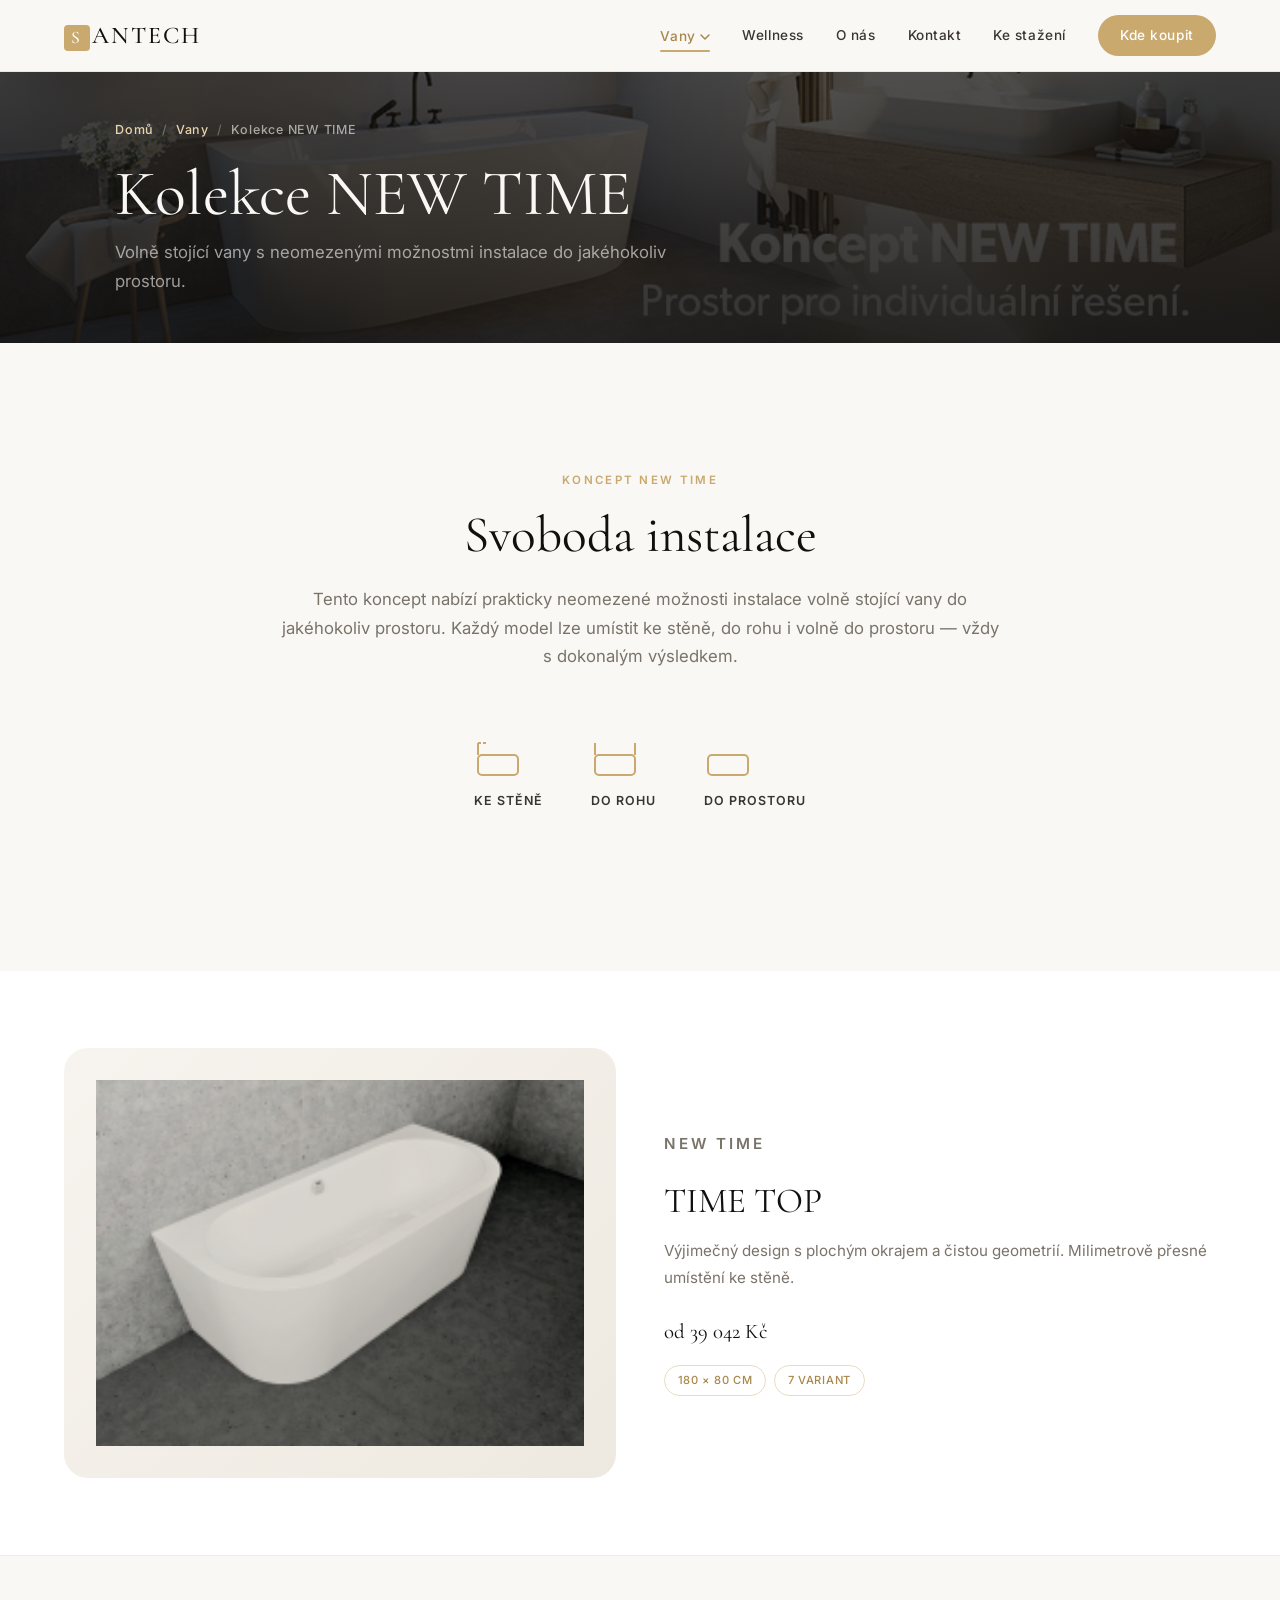
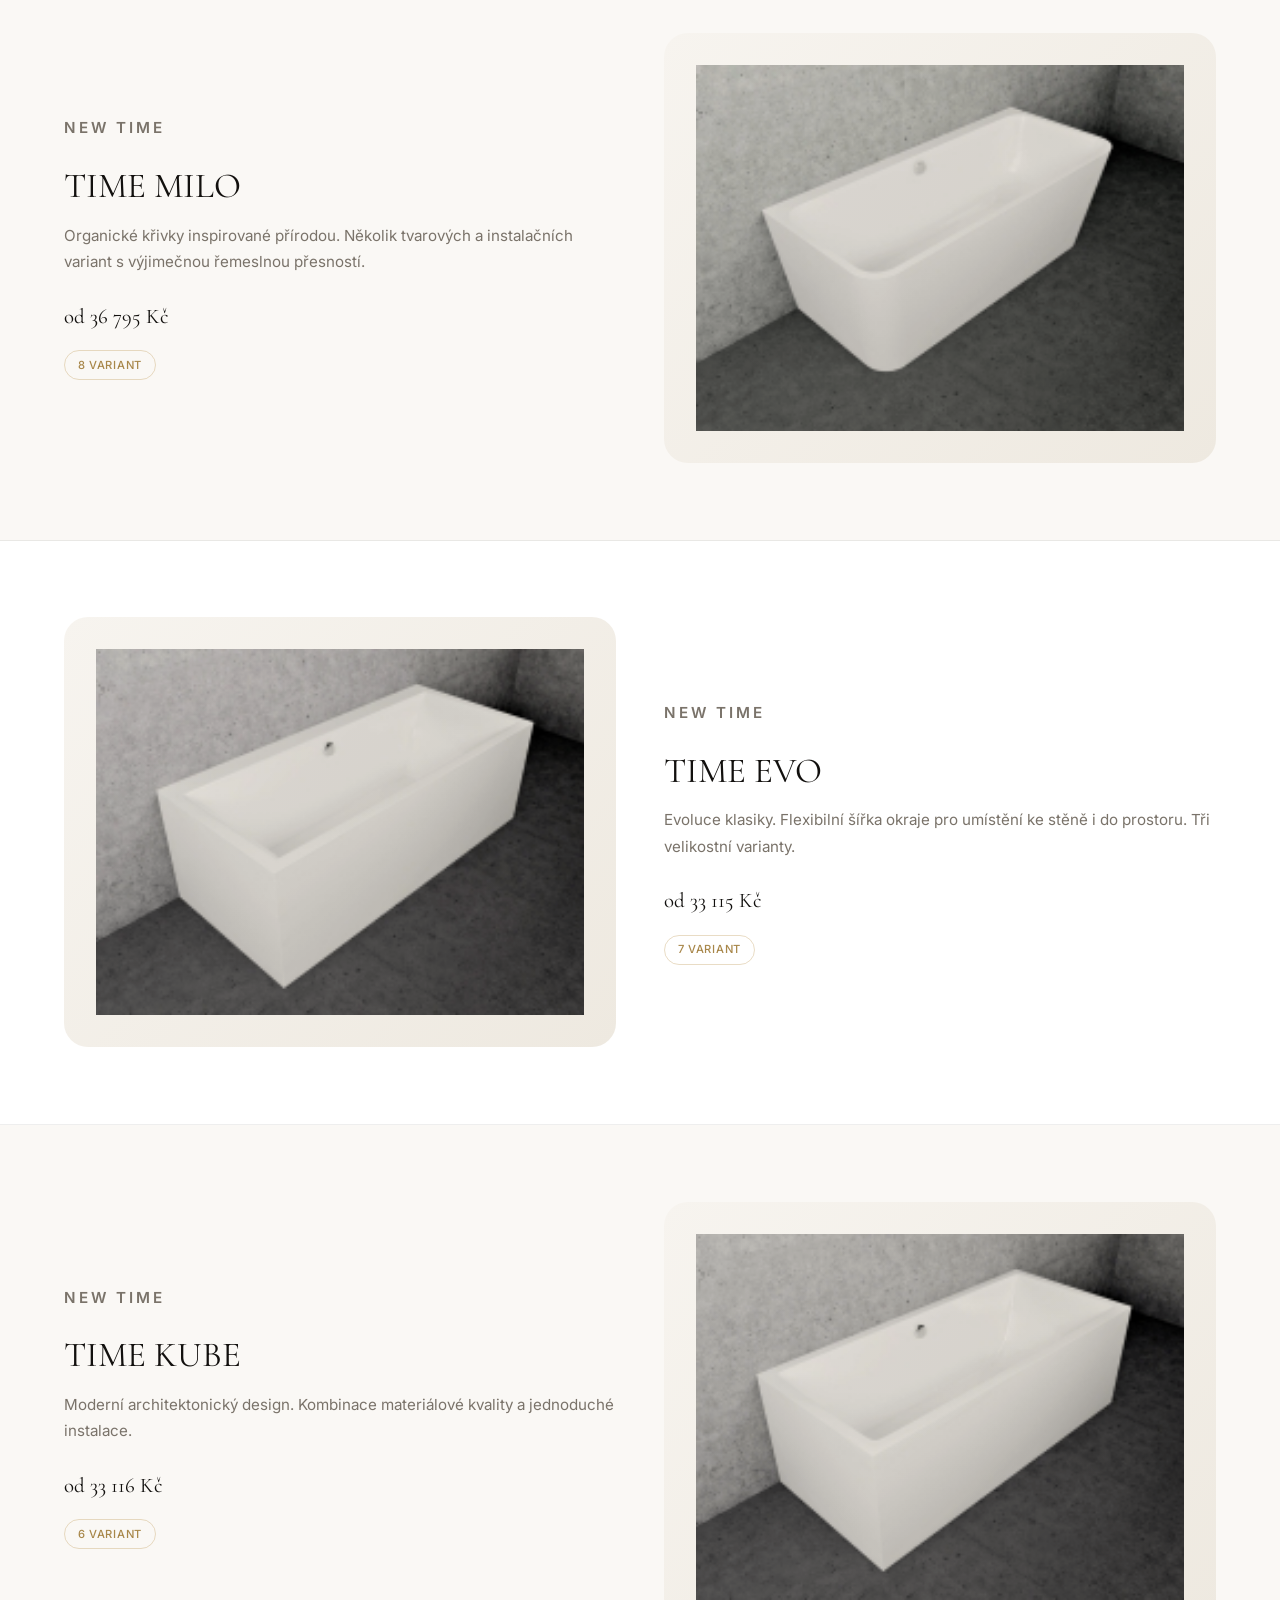
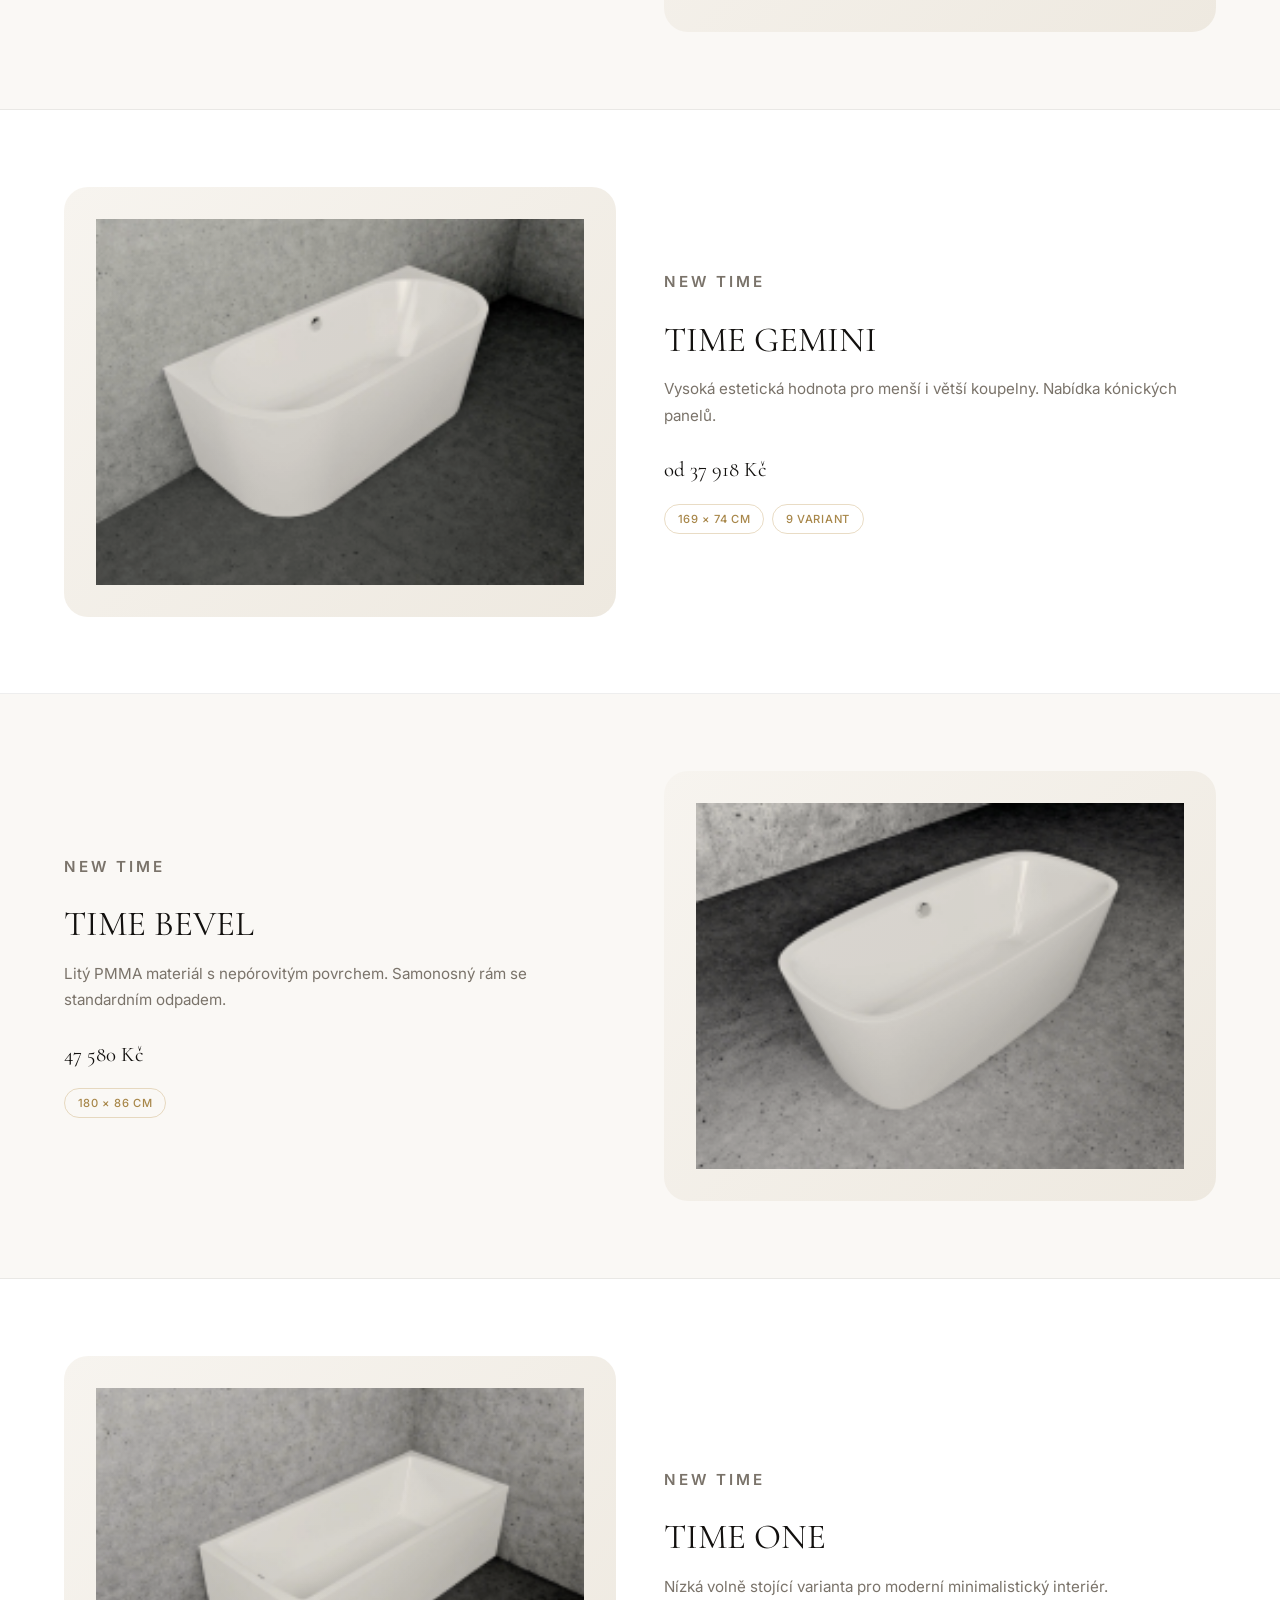
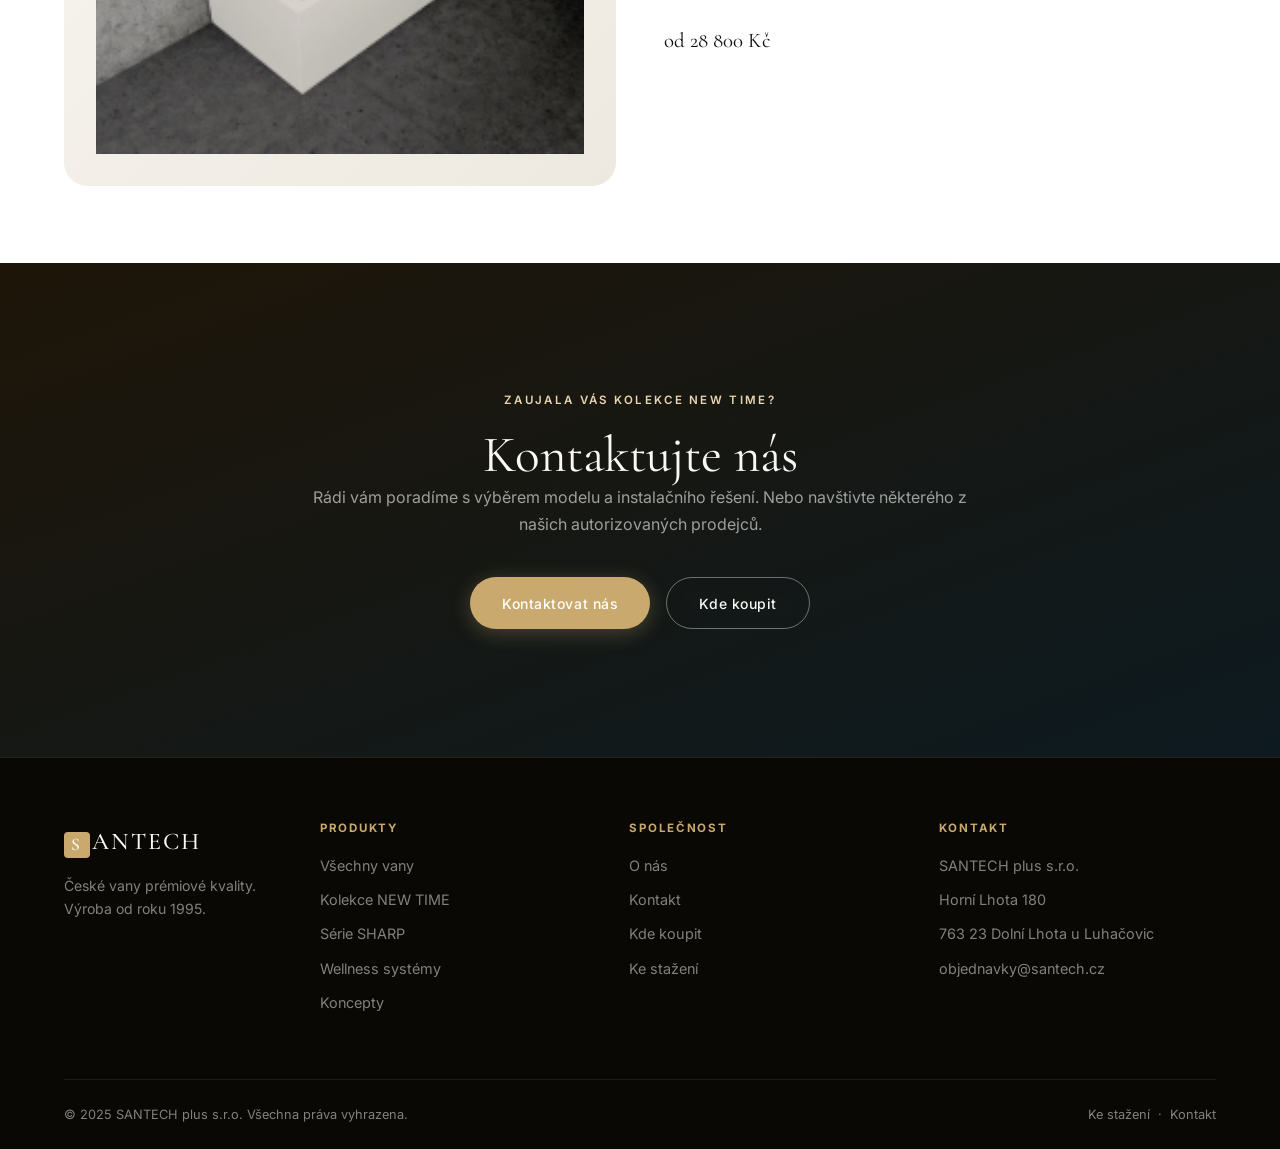
==== commit 2481e46b: "[web] add product detail pages, map, fix spacing 1. Product detail pages (vana/index.html)    - Dyna" ====
--- a/kolekce-new-time.html
+++ b/kolekce-new-time.html
@@ -65,10 +65,11 @@
     </div>
   </section>
 
-  <!-- TIME TOP -->
-  <section class="section--white">
-    <div class="container">
-      <div class="showcase">
+  <!-- SHOWCASE LIST -->
+  <div class="showcase-list">
+
+    <div class="showcase-row">
+      <div class="showcase" style="padding:0; border-bottom:none; max-width:1200px; margin-inline:auto;">
         <div class="showcase__img">
           <img src="data/images/new-time/time_top_d.jpg" alt="TIME TOP" loading="lazy" />
         </div>
@@ -84,12 +85,9 @@
         </div>
       </div>
     </div>
-  </section>
-
-  <!-- TIME MILO -->
-  <section class="section--cream">
-    <div class="container">
-      <div class="showcase showcase--reverse">
+
+    <div class="showcase-row">
+      <div class="showcase showcase--reverse" style="padding:0; border-bottom:none; max-width:1200px; margin-inline:auto;">
         <div class="showcase__img">
           <img src="data/images/new-time/time_milo_d.jpg" alt="TIME MILO" loading="lazy" />
         </div>
@@ -104,12 +102,9 @@
         </div>
       </div>
     </div>
-  </section>
-
-  <!-- TIME EVO -->
-  <section class="section--white">
-    <div class="container">
-      <div class="showcase">
+
+    <div class="showcase-row">
+      <div class="showcase" style="padding:0; border-bottom:none; max-width:1200px; margin-inline:auto;">
         <div class="showcase__img">
           <img src="data/images/new-time/time_evo_h.jpg" alt="TIME EVO" loading="lazy" />
         </div>
@@ -124,12 +119,9 @@
         </div>
       </div>
     </div>
-  </section>
-
-  <!-- TIME KUBE -->
-  <section class="section--cream">
-    <div class="container">
-      <div class="showcase showcase--reverse">
+
+    <div class="showcase-row">
+      <div class="showcase showcase--reverse" style="padding:0; border-bottom:none; max-width:1200px; margin-inline:auto;">
         <div class="showcase__img">
           <img src="data/images/new-time/time_kube_h.jpg" alt="TIME KUBE" loading="lazy" />
         </div>
@@ -144,12 +136,9 @@
         </div>
       </div>
     </div>
-  </section>
-
-  <!-- TIME GEMINI -->
-  <section class="section--white">
-    <div class="container">
-      <div class="showcase">
+
+    <div class="showcase-row">
+      <div class="showcase" style="padding:0; border-bottom:none; max-width:1200px; margin-inline:auto;">
         <div class="showcase__img">
           <img src="data/images/new-time/time_gemini_d.jpg" alt="TIME GEMINI" loading="lazy" />
         </div>
@@ -165,12 +154,9 @@
         </div>
       </div>
     </div>
-  </section>
-
-  <!-- TIME BEVEL -->
-  <section class="section--cream">
-    <div class="container">
-      <div class="showcase showcase--reverse">
+
+    <div class="showcase-row">
+      <div class="showcase showcase--reverse" style="padding:0; border-bottom:none; max-width:1200px; margin-inline:auto;">
         <div class="showcase__img">
           <img src="data/images/new-time/time_bevel_e.jpg" alt="TIME BEVEL" loading="lazy" />
         </div>
@@ -185,12 +171,9 @@
         </div>
       </div>
     </div>
-  </section>
-
-  <!-- TIME ONE -->
-  <section class="section--white">
-    <div class="container">
-      <div class="showcase">
+
+    <div class="showcase-row">
+      <div class="showcase" style="padding:0; border-bottom:none; max-width:1200px; margin-inline:auto;">
         <div class="showcase__img">
           <img src="data/images/new-time/time_one_hp.jpg" alt="TIME ONE" loading="lazy" />
         </div>
@@ -202,7 +185,8 @@
         </div>
       </div>
     </div>
-  </section>
+
+  </div>
 
   <!-- CTA -->
   <section class="section--dark">
--- a/style.css
+++ b/style.css
@@ -147,23 +147,22 @@
   align-items: center;
   justify-content: space-between;
   padding-inline: clamp(1.5rem, 5vw, 4rem);
-  transition: background 0.4s ease, box-shadow 0.4s ease;
+  background: var(--cream);
+  border-bottom: 1px solid color-mix(in srgb, var(--ink) 8%, transparent);
+  transition: box-shadow 0.35s ease;
 }
 .nav.scrolled {
-  background: color-mix(in srgb, var(--cream) 92%, transparent);
-  backdrop-filter: blur(20px);
-  box-shadow: 0 1px 0 color-mix(in srgb, var(--ink) 8%, transparent);
+  box-shadow: 0 4px 24px color-mix(in srgb, var(--ink) 10%, transparent);
 }
 
 .nav__logo {
   font-family: var(--font-serif);
   font-size: 1.5rem;
   font-weight: 500;
-  color: var(--cream);
+  color: var(--ink);
   letter-spacing: 0.08em;
   transition: color var(--trans);
 }
-.nav.scrolled .nav__logo { color: var(--ink); }
 
 .nav__logo-mark {
   display: inline-block;
@@ -187,10 +186,9 @@
   font-size: 0.85rem;
   font-weight: 500;
   letter-spacing: 0.04em;
-  color: color-mix(in srgb, var(--cream) 85%, transparent);
+  color: var(--ink-soft);
   transition: color var(--trans);
 }
-.nav.scrolled .nav__links a { color: var(--ink-soft); }
 .nav__links a:hover { color: var(--gold) !important; }
 
 .nav__cta {
@@ -238,7 +236,20 @@
 .nav__dropdown-menu a:hover { background: var(--cream); color: var(--gold-dark) !important; }
 .nav__dropdown-menu a.active { color: var(--gold) !important; font-weight: 600; }
 
-.nav__link--active { color: var(--gold) !important; }
+.nav__link--active {
+  color: var(--gold-dark) !important;
+  position: relative;
+}
+.nav__link--active::after {
+  content: '';
+  position: absolute;
+  bottom: -4px;
+  left: 0;
+  right: 0;
+  height: 2px;
+  background: var(--gold);
+  border-radius: 1px;
+}
 
 .nav__hamburger {
   display: none;
@@ -250,11 +261,10 @@
   display: block;
   width: 24px;
   height: 2px;
-  background: var(--cream);
+  background: var(--ink);
   border-radius: 2px;
   transition: var(--trans);
 }
-.nav.scrolled .nav__hamburger span { background: var(--ink); }
 
 .mobile-menu {
   display: none;
@@ -375,6 +385,10 @@
   overflow: hidden;
   box-shadow: 0 2px 16px rgba(0,0,0,0.06);
   transition: var(--trans);
+  text-decoration: none;
+  color: inherit;
+  display: block;
+  cursor: pointer;
 }
 .pcard:hover {
   transform: translateY(-4px);
@@ -497,6 +511,8 @@
   border-bottom: 1px solid color-mix(in srgb, var(--ink) 8%, transparent);
 }
 .showcase:last-child { border-bottom: none; }
+/* When inside showcase-list rows, spacing is handled by the row */
+.showcase-row .showcase { padding: 0; border-bottom: none; }
 .showcase--reverse { direction: rtl; }
 .showcase--reverse > * { direction: ltr; }
 .showcase__img {
@@ -711,6 +727,17 @@
   background: var(--cream-dark);
   padding: clamp(5rem, 10vw, 9rem) 0;
 }
+
+/* Tight showcase variant — alternating bg rows within one section */
+.showcase-list {
+  background: var(--white);
+}
+.showcase-list .showcase-row {
+  padding: clamp(3rem, 6vw, 5rem) clamp(1.5rem, 5vw, 5rem);
+  border-bottom: 1px solid color-mix(in srgb, var(--ink) 7%, transparent);
+}
+.showcase-list .showcase-row:last-child { border-bottom: none; }
+.showcase-list .showcase-row:nth-child(even) { background: var(--cream); }
 
 /* ── FOOTER TEXT (for non-link items) ────────────────────── */
 .footer__text {
